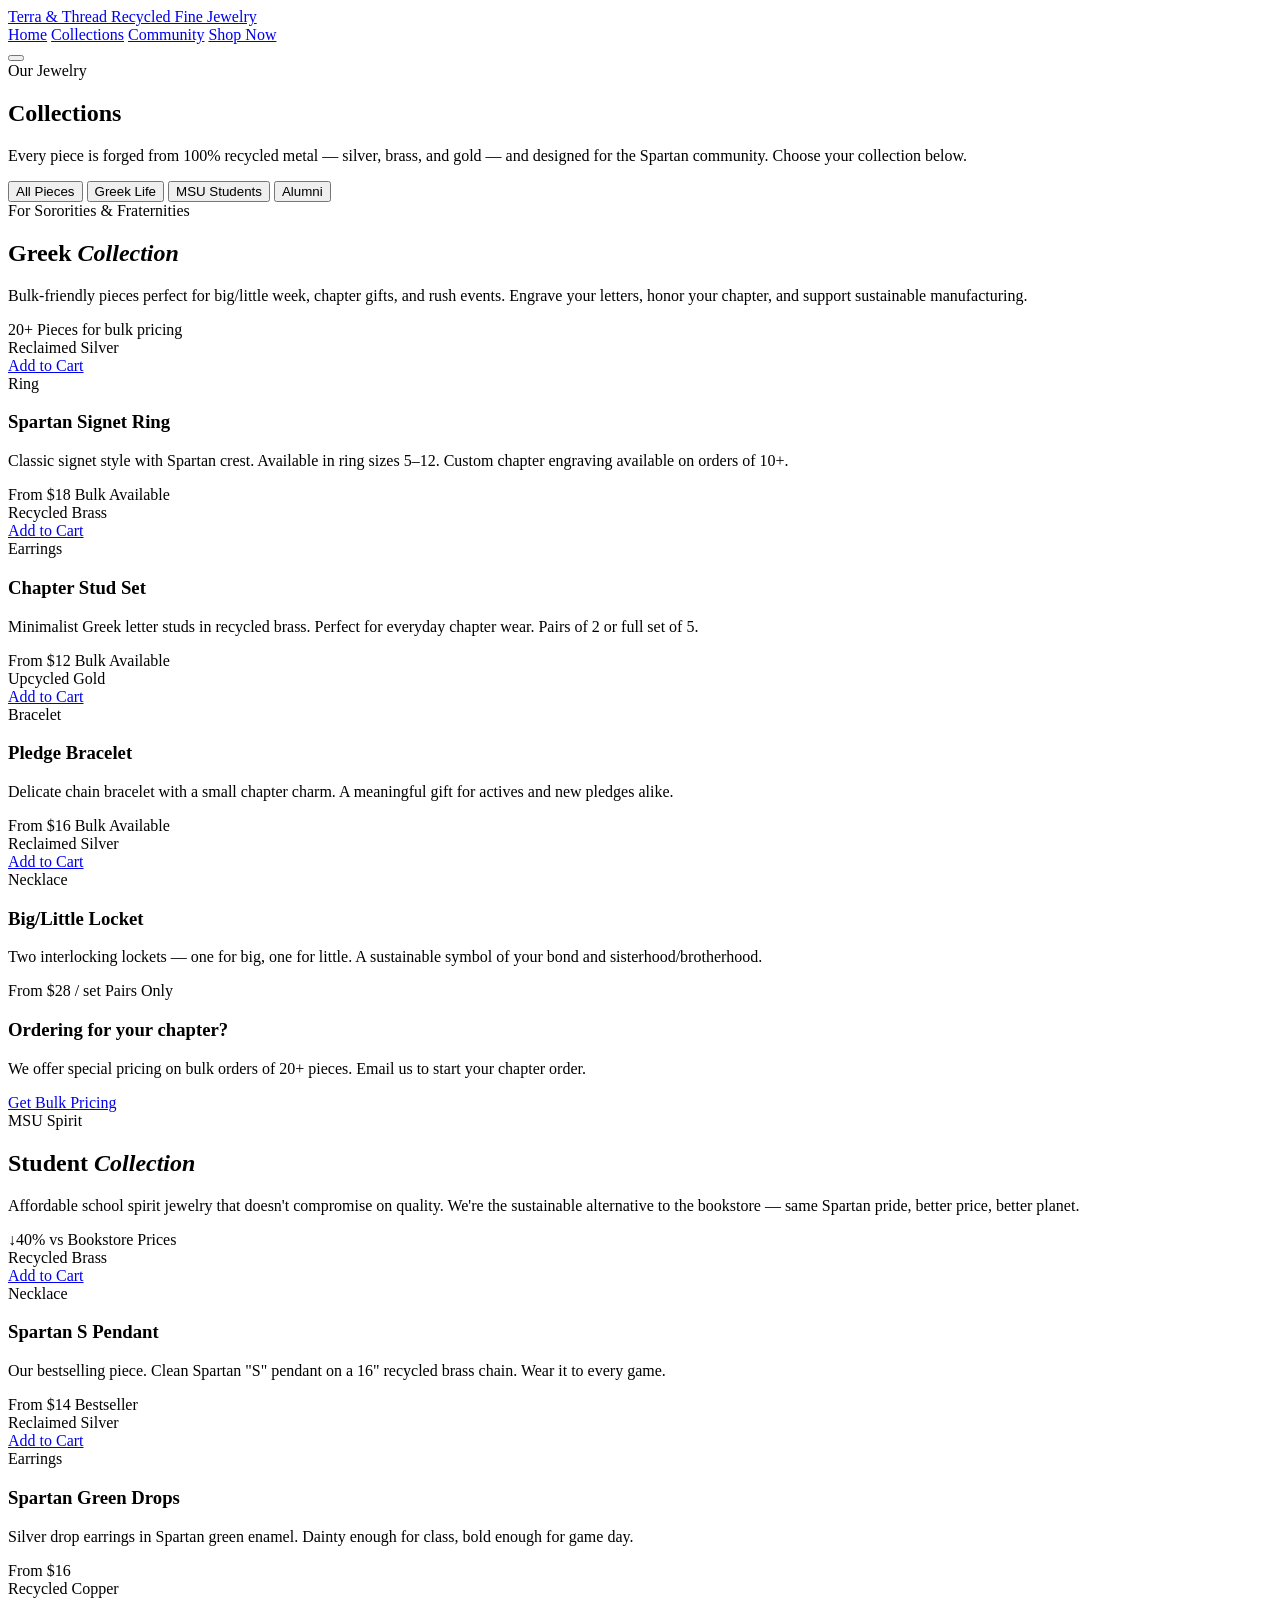
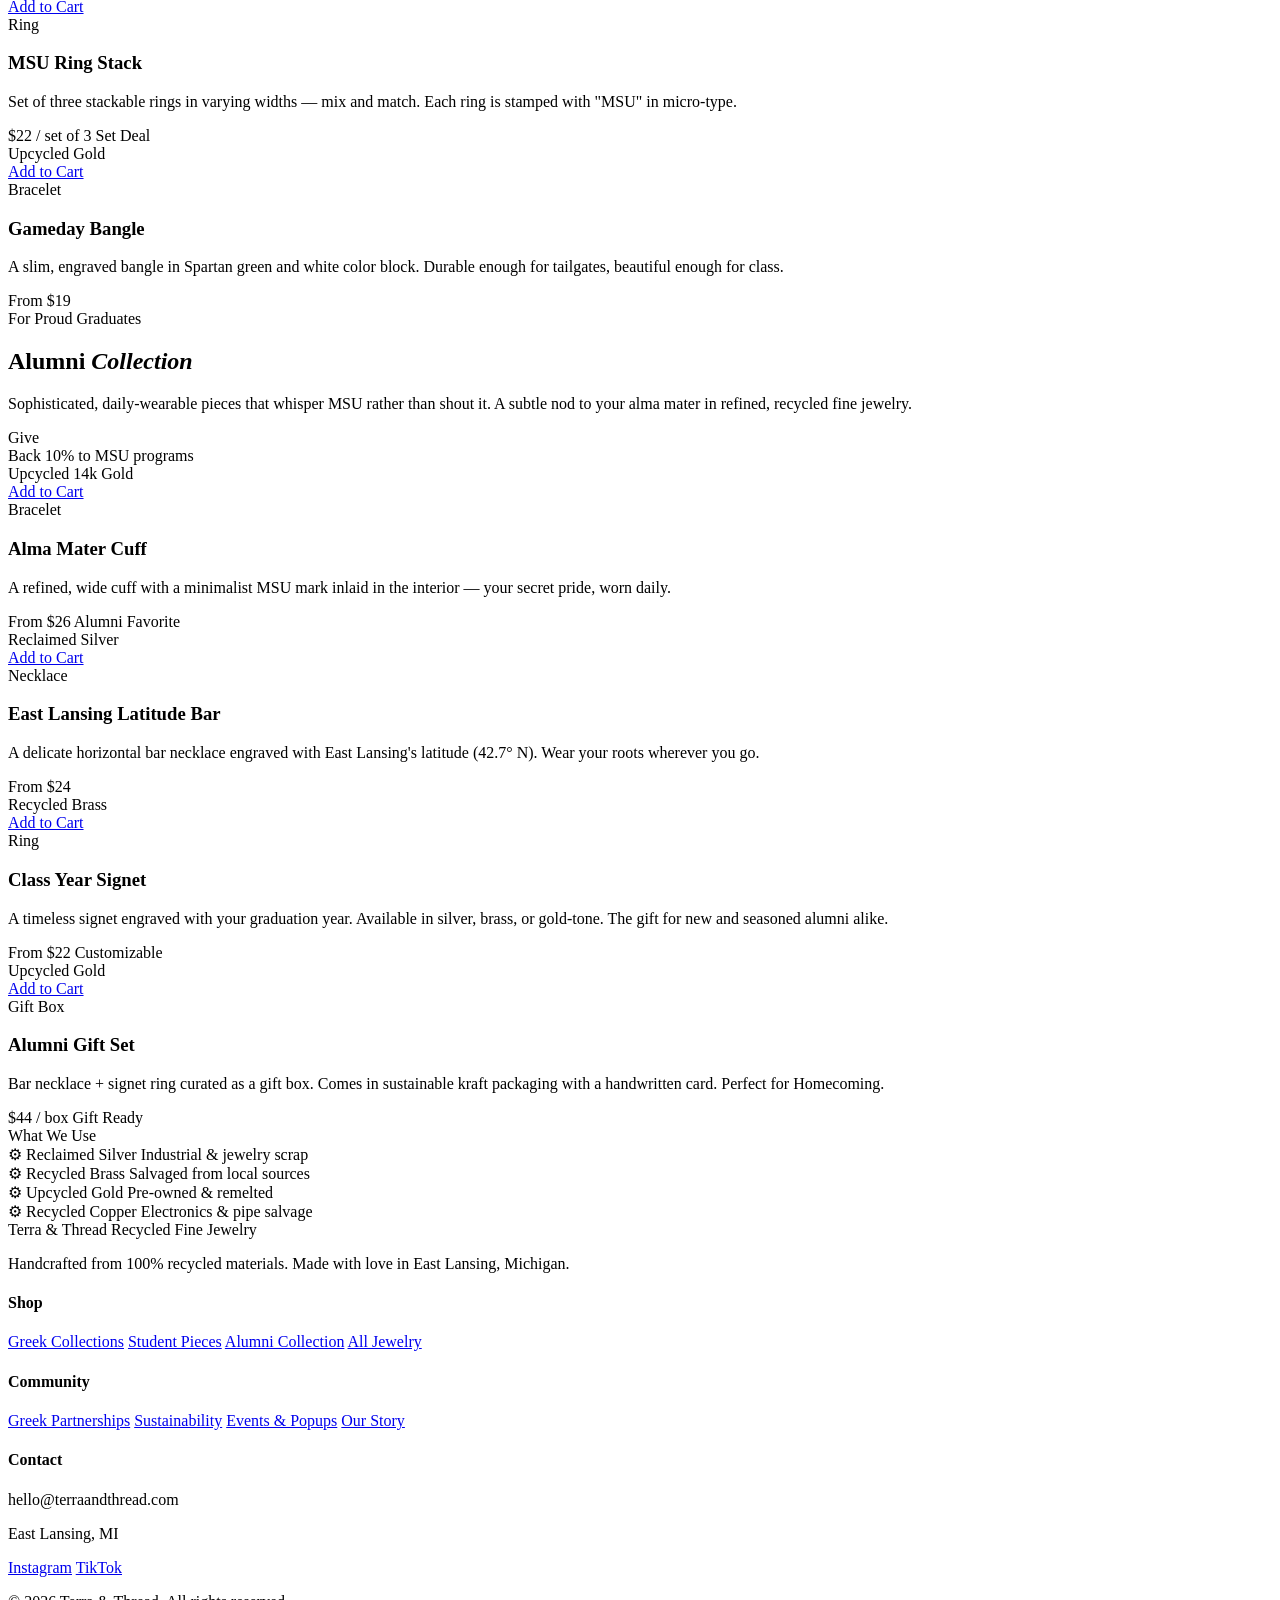
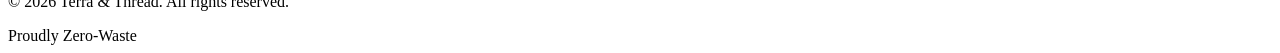
==== html/collections.html @ 60ad918b "edit 1.0" ====
<!DOCTYPE html>
<html lang="en">
<head>
  <meta charset="UTF-8" />
  <meta name="viewport" content="width=device-width, initial-scale=1.0" />
  <title>Collections — Terra &amp; Thread</title>
  <link rel="stylesheet" href="global.css" />
  <link rel="stylesheet" href="collections.css" />
</head>
<body>

  <!-- ══════════ HEADER ══════════ -->
  <header class="site-header">
    <div class="header-inner">
      <a href="index.html" class="site-logo">
        <span class="logo-main">Terra &amp; Thread</span>
        <span class="logo-sub">Recycled Fine Jewelry</span>
      </a>
      <nav class="site-nav" id="siteNav">
        <a href="index.html">Home</a>
        <a href="collections.html" class="active">Collections</a>
        <a href="community.html">Community</a>
        <a href="#shop" class="nav-cta">Shop Now</a>
      </nav>
      <button class="nav-toggle" id="navToggle" aria-label="Toggle navigation">
        <span></span><span></span><span></span>
      </button>
    </div>
  </header>

  <main>

    <!-- ══════════ PAGE HERO ══════════ -->
    <section class="page-hero">
      <div class="page-hero-content fade-up">
        <span class="section-label">Our Jewelry</span>
        <h1 class="section-title">Collections</h1>
        <div class="divider"></div>
        <p>Every piece is forged from 100% recycled metal — silver, brass, and gold — and designed for the Spartan community. Choose your collection below.</p>
      </div>
      <div class="page-hero-orbs">
        <div class="orb orb--1"></div>
        <div class="orb orb--2"></div>
        <div class="orb orb--3"></div>
      </div>
    </section>


    <!-- ══════════ FILTER TABS ══════════ -->
    <section class="filter-bar" id="shop">
      <div class="container">
        <div class="filter-tabs">
          <button class="filter-tab active" data-filter="all">All Pieces</button>
          <button class="filter-tab" data-filter="greek">Greek Life</button>
          <button class="filter-tab" data-filter="students">MSU Students</button>
          <button class="filter-tab" data-filter="alumni">Alumni</button>
        </div>
      </div>
    </section>


    <!-- ══════════ GREEK COLLECTION ══════════ -->
    <section class="collection-section" id="greek" data-cat="greek">
      <div class="container">
        <div class="coll-header">
          <div class="coll-header-text">
            <span class="section-label">For Sororities &amp; Fraternities</span>
            <h2 class="section-title">Greek <em>Collection</em></h2>
            <div class="divider"></div>
            <p>Bulk-friendly pieces perfect for big/little week, chapter gifts, and rush events. Engrave your letters, honor your chapter, and support sustainable manufacturing.</p>
          </div>
          <div class="coll-bulk-badge">
            <span class="bulk-num">20+</span>
            <span class="bulk-text">Pieces for bulk pricing</span>
          </div>
        </div>

        <div class="jewelry-grid" id="greek-grid">

          <article class="jewelry-card fade-up fade-up-1">
            <div class="jewelry-img jimg--1">
              <span class="material-tag">Reclaimed Silver</span>
              <div class="jewelry-overlay">
                <a href="#" class="btn btn-light">Add to Cart</a>
              </div>
            </div>
            <div class="jewelry-body">
              <span class="jewelry-cat">Ring</span>
              <h3 class="jewelry-name">Spartan Signet Ring</h3>
              <p class="jewelry-desc">Classic signet style with Spartan crest. Available in ring sizes 5–12. Custom chapter engraving available on orders of 10+.</p>
              <div class="jewelry-footer">
                <span class="jewelry-price">From $18</span>
                <span class="tag">Bulk Available</span>
              </div>
            </div>
          </article>

          <article class="jewelry-card fade-up fade-up-2">
            <div class="jewelry-img jimg--2">
              <span class="material-tag">Recycled Brass</span>
              <div class="jewelry-overlay">
                <a href="#" class="btn btn-light">Add to Cart</a>
              </div>
            </div>
            <div class="jewelry-body">
              <span class="jewelry-cat">Earrings</span>
              <h3 class="jewelry-name">Chapter Stud Set</h3>
              <p class="jewelry-desc">Minimalist Greek letter studs in recycled brass. Perfect for everyday chapter wear. Pairs of 2 or full set of 5.</p>
              <div class="jewelry-footer">
                <span class="jewelry-price">From $12</span>
                <span class="tag">Bulk Available</span>
              </div>
            </div>
          </article>

          <article class="jewelry-card fade-up fade-up-3">
            <div class="jewelry-img jimg--3">
              <span class="material-tag">Upcycled Gold</span>
              <div class="jewelry-overlay">
                <a href="#" class="btn btn-light">Add to Cart</a>
              </div>
            </div>
            <div class="jewelry-body">
              <span class="jewelry-cat">Bracelet</span>
              <h3 class="jewelry-name">Pledge Bracelet</h3>
              <p class="jewelry-desc">Delicate chain bracelet with a small chapter charm. A meaningful gift for actives and new pledges alike.</p>
              <div class="jewelry-footer">
                <span class="jewelry-price">From $16</span>
                <span class="tag">Bulk Available</span>
              </div>
            </div>
          </article>

          <article class="jewelry-card fade-up fade-up-4">
            <div class="jewelry-img jimg--4">
              <span class="material-tag">Reclaimed Silver</span>
              <div class="jewelry-overlay">
                <a href="#" class="btn btn-light">Add to Cart</a>
              </div>
            </div>
            <div class="jewelry-body">
              <span class="jewelry-cat">Necklace</span>
              <h3 class="jewelry-name">Big/Little Locket</h3>
              <p class="jewelry-desc">Two interlocking lockets — one for big, one for little. A sustainable symbol of your bond and sisterhood/brotherhood.</p>
              <div class="jewelry-footer">
                <span class="jewelry-price">From $28 / set</span>
                <span class="tag">Pairs Only</span>
              </div>
            </div>
          </article>

        </div>

        <div class="bulk-cta">
          <div class="bulk-cta-text">
            <h3>Ordering for your chapter?</h3>
            <p>We offer special pricing on bulk orders of 20+ pieces. Email us to start your chapter order.</p>
          </div>
          <a href="community.html#greek" class="btn btn-primary">Get Bulk Pricing</a>
        </div>
      </div>
    </section>


    <!-- ══════════ STUDENT COLLECTION ══════════ -->
    <section class="collection-section collection-section--alt" id="students" data-cat="students">
      <div class="container">
        <div class="coll-header">
          <div class="coll-header-text">
            <span class="section-label">MSU Spirit</span>
            <h2 class="section-title">Student <em>Collection</em></h2>
            <div class="divider"></div>
            <p>Affordable school spirit jewelry that doesn't compromise on quality. We're the sustainable alternative to the bookstore — same Spartan pride, better price, better planet.</p>
          </div>
          <div class="coll-bulk-badge" style="background:var(--clr-stone);">
            <span class="bulk-num" style="color:var(--clr-gold-lt);">↓40%</span>
            <span class="bulk-text">vs Bookstore Prices</span>
          </div>
        </div>

        <div class="jewelry-grid" id="students-grid">

          <article class="jewelry-card fade-up fade-up-1">
            <div class="jewelry-img jimg--5">
              <span class="material-tag">Recycled Brass</span>
              <div class="jewelry-overlay">
                <a href="#" class="btn btn-light">Add to Cart</a>
              </div>
            </div>
            <div class="jewelry-body">
              <span class="jewelry-cat">Necklace</span>
              <h3 class="jewelry-name">Spartan S Pendant</h3>
              <p class="jewelry-desc">Our bestselling piece. Clean Spartan "S" pendant on a 16" recycled brass chain. Wear it to every game.</p>
              <div class="jewelry-footer">
                <span class="jewelry-price">From $14</span>
                <span class="tag">Bestseller</span>
              </div>
            </div>
          </article>

          <article class="jewelry-card fade-up fade-up-2">
            <div class="jewelry-img jimg--6">
              <span class="material-tag">Reclaimed Silver</span>
              <div class="jewelry-overlay">
                <a href="#" class="btn btn-light">Add to Cart</a>
              </div>
            </div>
            <div class="jewelry-body">
              <span class="jewelry-cat">Earrings</span>
              <h3 class="jewelry-name">Spartan Green Drops</h3>
              <p class="jewelry-desc">Silver drop earrings in Spartan green enamel. Dainty enough for class, bold enough for game day.</p>
              <div class="jewelry-footer">
                <span class="jewelry-price">From $16</span>
              </div>
            </div>
          </article>

          <article class="jewelry-card fade-up fade-up-3">
            <div class="jewelry-img jimg--7">
              <span class="material-tag">Recycled Copper</span>
              <div class="jewelry-overlay">
                <a href="#" class="btn btn-light">Add to Cart</a>
              </div>
            </div>
            <div class="jewelry-body">
              <span class="jewelry-cat">Ring</span>
              <h3 class="jewelry-name">MSU Ring Stack</h3>
              <p class="jewelry-desc">Set of three stackable rings in varying widths — mix and match. Each ring is stamped with "MSU" in micro-type.</p>
              <div class="jewelry-footer">
                <span class="jewelry-price">$22 / set of 3</span>
                <span class="tag">Set Deal</span>
              </div>
            </div>
          </article>

          <article class="jewelry-card fade-up fade-up-4">
            <div class="jewelry-img jimg--8">
              <span class="material-tag">Upcycled Gold</span>
              <div class="jewelry-overlay">
                <a href="#" class="btn btn-light">Add to Cart</a>
              </div>
            </div>
            <div class="jewelry-body">
              <span class="jewelry-cat">Bracelet</span>
              <h3 class="jewelry-name">Gameday Bangle</h3>
              <p class="jewelry-desc">A slim, engraved bangle in Spartan green and white color block. Durable enough for tailgates, beautiful enough for class.</p>
              <div class="jewelry-footer">
                <span class="jewelry-price">From $19</span>
              </div>
            </div>
          </article>

        </div>
      </div>
    </section>


    <!-- ══════════ ALUMNI COLLECTION ══════════ -->
    <section class="collection-section" id="alumni" data-cat="alumni">
      <div class="container">
        <div class="coll-header">
          <div class="coll-header-text">
            <span class="section-label">For Proud Graduates</span>
            <h2 class="section-title">Alumni <em>Collection</em></h2>
            <div class="divider"></div>
            <p>Sophisticated, daily-wearable pieces that whisper MSU rather than shout it. A subtle nod to your alma mater in refined, recycled fine jewelry.</p>
          </div>
          <div class="coll-bulk-badge" style="background:var(--clr-moss);">
            <span class="bulk-num">Give<br>Back</span>
            <span class="bulk-text">10% to MSU programs</span>
          </div>
        </div>

        <div class="jewelry-grid" id="alumni-grid">

          <article class="jewelry-card fade-up fade-up-1">
            <div class="jewelry-img jimg--9">
              <span class="material-tag">Upcycled 14k Gold</span>
              <div class="jewelry-overlay">
                <a href="#" class="btn btn-light">Add to Cart</a>
              </div>
            </div>
            <div class="jewelry-body">
              <span class="jewelry-cat">Bracelet</span>
              <h3 class="jewelry-name">Alma Mater Cuff</h3>
              <p class="jewelry-desc">A refined, wide cuff with a minimalist MSU mark inlaid in the interior — your secret pride, worn daily.</p>
              <div class="jewelry-footer">
                <span class="jewelry-price">From $26</span>
                <span class="tag">Alumni Favorite</span>
              </div>
            </div>
          </article>

          <article class="jewelry-card fade-up fade-up-2">
            <div class="jewelry-img jimg--10">
              <span class="material-tag">Reclaimed Silver</span>
              <div class="jewelry-overlay">
                <a href="#" class="btn btn-light">Add to Cart</a>
              </div>
            </div>
            <div class="jewelry-body">
              <span class="jewelry-cat">Necklace</span>
              <h3 class="jewelry-name">East Lansing Latitude Bar</h3>
              <p class="jewelry-desc">A delicate horizontal bar necklace engraved with East Lansing's latitude (42.7° N). Wear your roots wherever you go.</p>
              <div class="jewelry-footer">
                <span class="jewelry-price">From $24</span>
              </div>
            </div>
          </article>

          <article class="jewelry-card fade-up fade-up-3">
            <div class="jewelry-img jimg--11">
              <span class="material-tag">Recycled Brass</span>
              <div class="jewelry-overlay">
                <a href="#" class="btn btn-light">Add to Cart</a>
              </div>
            </div>
            <div class="jewelry-body">
              <span class="jewelry-cat">Ring</span>
              <h3 class="jewelry-name">Class Year Signet</h3>
              <p class="jewelry-desc">A timeless signet engraved with your graduation year. Available in silver, brass, or gold-tone. The gift for new and seasoned alumni alike.</p>
              <div class="jewelry-footer">
                <span class="jewelry-price">From $22</span>
                <span class="tag">Customizable</span>
              </div>
            </div>
          </article>

          <article class="jewelry-card fade-up fade-up-4">
            <div class="jewelry-img jimg--12">
              <span class="material-tag">Upcycled Gold</span>
              <div class="jewelry-overlay">
                <a href="#" class="btn btn-light">Add to Cart</a>
              </div>
            </div>
            <div class="jewelry-body">
              <span class="jewelry-cat">Gift Box</span>
              <h3 class="jewelry-name">Alumni Gift Set</h3>
              <p class="jewelry-desc">Bar necklace + signet ring curated as a gift box. Comes in sustainable kraft packaging with a handwritten card. Perfect for Homecoming.</p>
              <div class="jewelry-footer">
                <span class="jewelry-price">$44 / box</span>
                <span class="tag">Gift Ready</span>
              </div>
            </div>
          </article>

        </div>
      </div>
    </section>


    <!-- ══════════ MATERIALS CALLOUT ══════════ -->
    <section class="materials-bar">
      <div class="container">
        <span class="section-label">What We Use</span>
        <div class="materials-row">
          <div class="mat-item">
            <span class="mat-icon">⚙</span>
            <span class="mat-name">Reclaimed Silver</span>
            <span class="mat-desc">Industrial & jewelry scrap</span>
          </div>
          <div class="mat-item">
            <span class="mat-icon">⚙</span>
            <span class="mat-name">Recycled Brass</span>
            <span class="mat-desc">Salvaged from local sources</span>
          </div>
          <div class="mat-item">
            <span class="mat-icon">⚙</span>
            <span class="mat-name">Upcycled Gold</span>
            <span class="mat-desc">Pre-owned & remelted</span>
          </div>
          <div class="mat-item">
            <span class="mat-icon">⚙</span>
            <span class="mat-name">Recycled Copper</span>
            <span class="mat-desc">Electronics & pipe salvage</span>
          </div>
        </div>
      </div>
    </section>

  </main>


  <!-- ══════════ FOOTER ══════════ -->
  <footer class="site-footer">
    <div class="footer-inner">
      <div class="footer-grid">
        <div class="footer-brand">
          <span class="logo-main">Terra &amp; Thread</span>
          <span class="logo-sub">Recycled Fine Jewelry</span>
          <p>Handcrafted from 100% recycled materials. Made with love in East Lansing, Michigan.</p>
        </div>
        <div class="footer-col">
          <h4>Shop</h4>
          <a href="collections.html#greek">Greek Collections</a>
          <a href="collections.html#students">Student Pieces</a>
          <a href="collections.html#alumni">Alumni Collection</a>
          <a href="collections.html">All Jewelry</a>
        </div>
        <div class="footer-col">
          <h4>Community</h4>
          <a href="community.html#greek">Greek Partnerships</a>
          <a href="community.html#sustainability">Sustainability</a>
          <a href="community.html#events">Events &amp; Popups</a>
          <a href="community.html">Our Story</a>
        </div>
        <div class="footer-col">
          <h4>Contact</h4>
          <p>hello@terraandthread.com</p>
          <p>East Lansing, MI</p>
          <a href="#">Instagram</a>
          <a href="#">TikTok</a>
        </div>
      </div>
      <div class="footer-bottom">
        <p>© 2026 Terra &amp; Thread. All rights reserved.</p>
        <span class="eco-badge">Proudly Zero-Waste</span>
      </div>
    </div>
  </footer>

  <script>
    // Nav toggle
    const toggle = document.getElementById('navToggle');
    const nav = document.getElementById('siteNav');
    toggle.addEventListener('click', () => nav.classList.toggle('open'));

    // Filter tabs
    const tabs = document.querySelectorAll('.filter-tab');
    const sections = document.querySelectorAll('.collection-section');

    tabs.forEach(tab => {
      tab.addEventListener('click', () => {
        tabs.forEach(t => t.classList.remove('active'));
        tab.classList.add('active');
        const filter = tab.dataset.filter;
        sections.forEach(sec => {
          if (filter === 'all' || sec.dataset.cat === filter) {
            sec.style.display = '';
          } else {
            sec.style.display = 'none';
          }
        });
      });
    });
  </script>
</body>
</html>
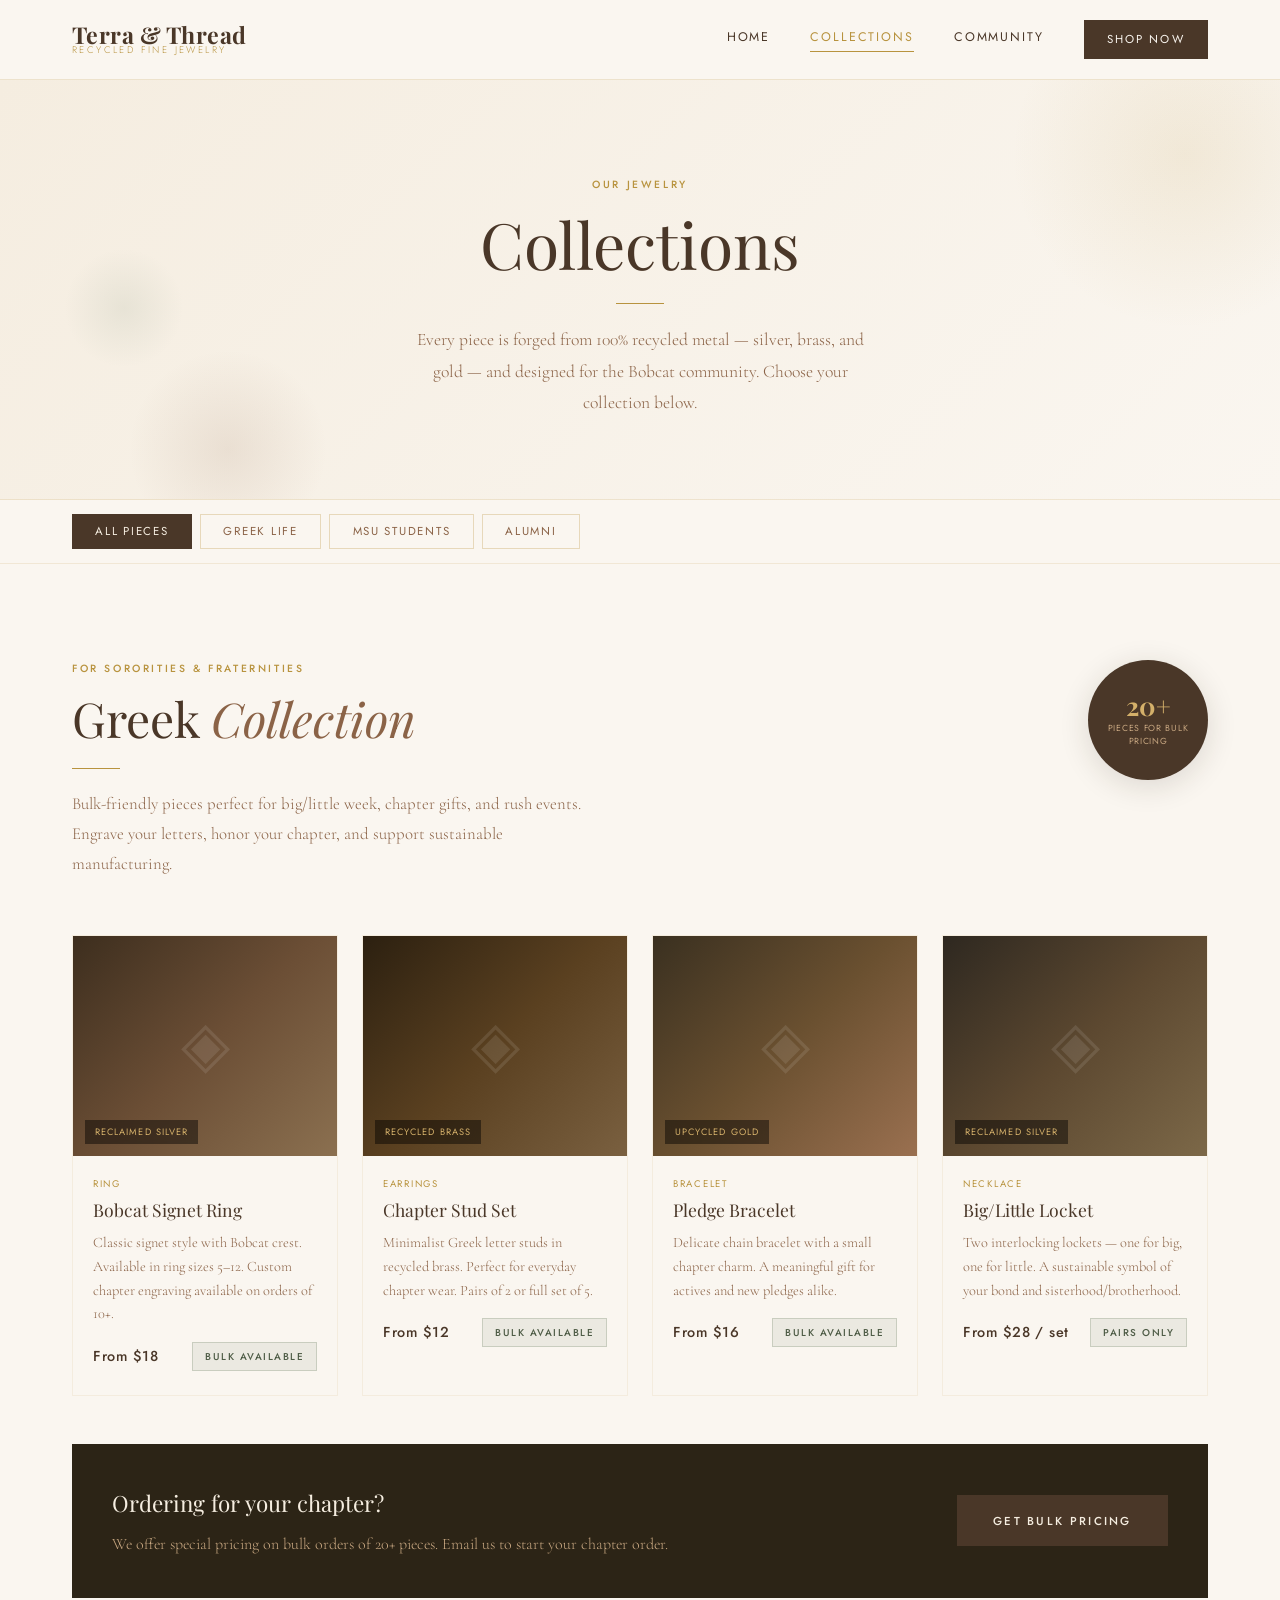
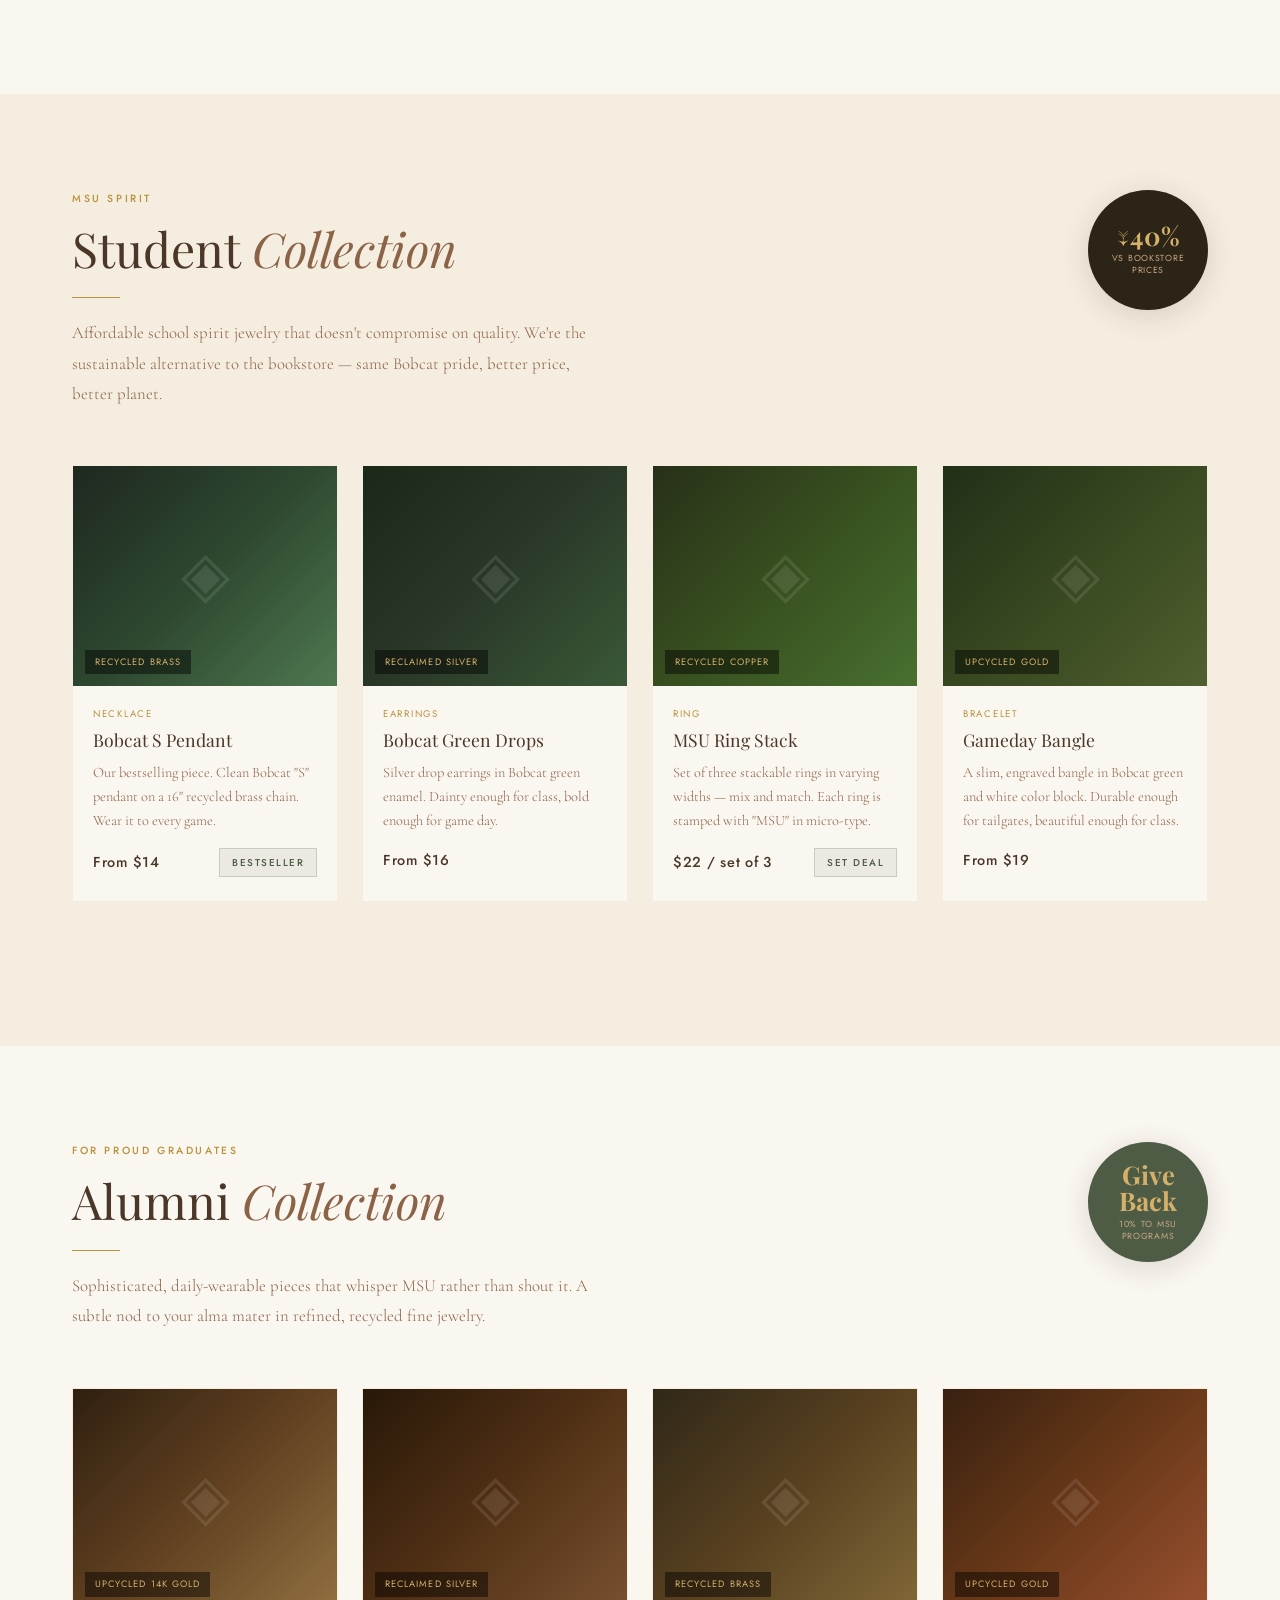
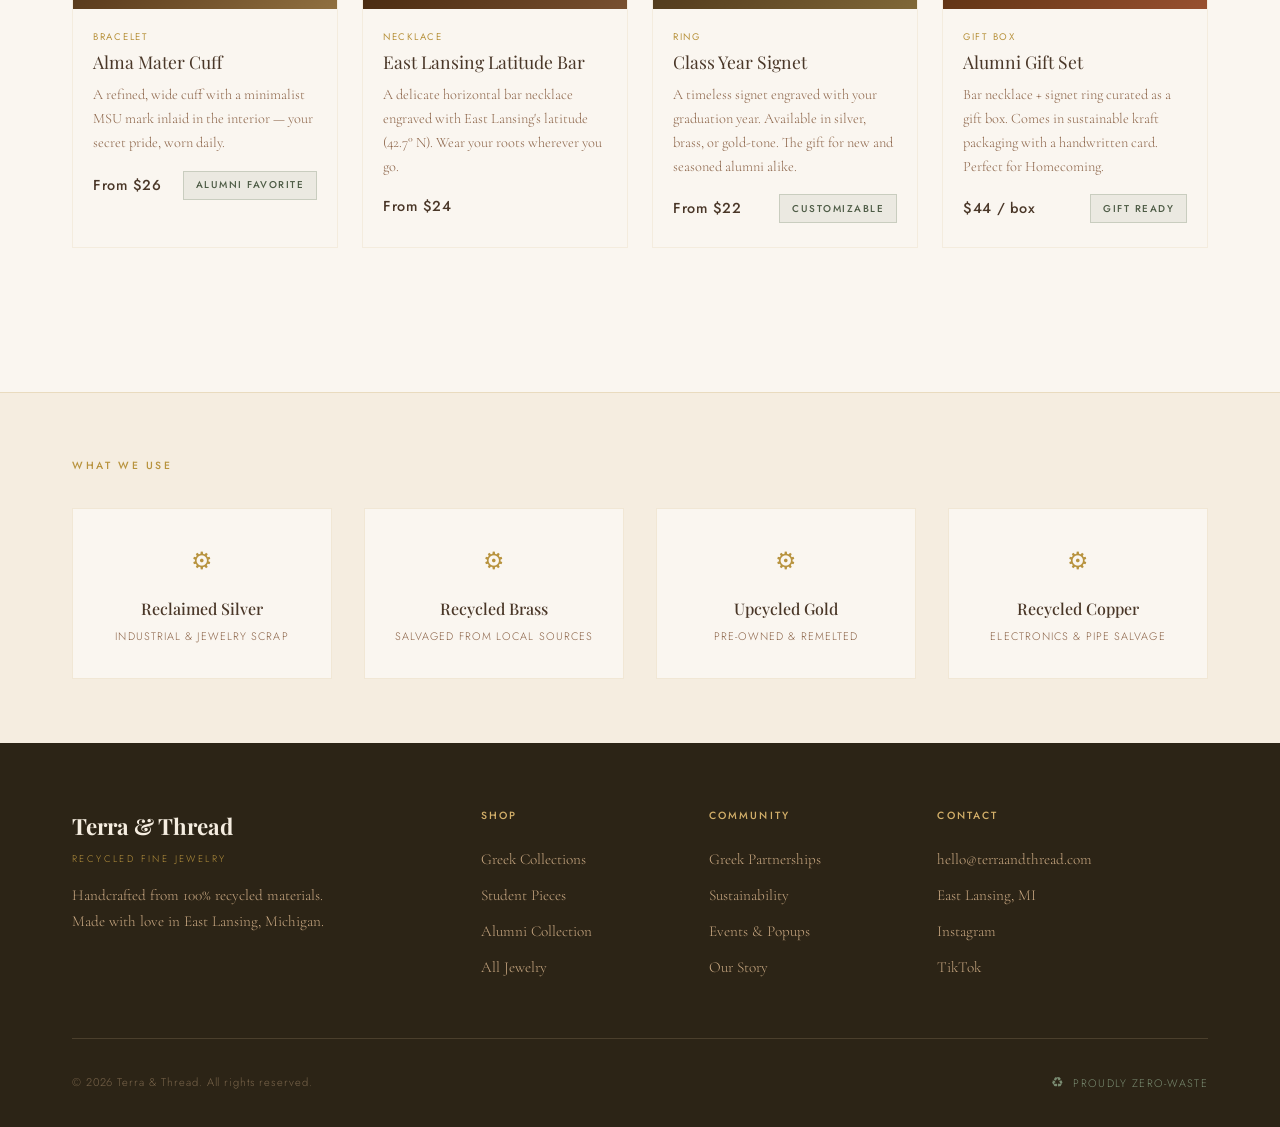
==== commit 3d1ba5b4: "fixing links Co-authored-by: Copilot <copilot@github.com>" ====
--- a/html/collections.html
+++ b/html/collections.html
@@ -4,8 +4,9 @@
   <meta charset="UTF-8" />
   <meta name="viewport" content="width=device-width, initial-scale=1.0" />
   <title>Collections — Terra &amp; Thread</title>
-  <link rel="stylesheet" href="global.css" />
-  <link rel="stylesheet" href="collections.css" />
+  <link rel="stylesheet" href="../css/reset.css" />
+  <link rel="stylesheet" href="../css/global.css" />
+  <link rel="stylesheet" href="../css/page1.css" />
 </head>
 <body>
 
@@ -17,7 +18,7 @@
         <span class="logo-sub">Recycled Fine Jewelry</span>
       </a>
       <nav class="site-nav" id="siteNav">
-        <a href="index.html">Home</a>
+        <a href="../index.html">Home</a>
         <a href="collections.html" class="active">Collections</a>
         <a href="community.html">Community</a>
         <a href="#shop" class="nav-cta">Shop Now</a>
@@ -36,7 +37,7 @@
         <span class="section-label">Our Jewelry</span>
         <h1 class="section-title">Collections</h1>
         <div class="divider"></div>
-        <p>Every piece is forged from 100% recycled metal — silver, brass, and gold — and designed for the Spartan community. Choose your collection below.</p>
+        <p>Every piece is forged from 100% recycled metal — silver, brass, and gold — and designed for the Bobcat community. Choose your collection below.</p>
       </div>
       <div class="page-hero-orbs">
         <div class="orb orb--1"></div>
@@ -86,8 +87,8 @@
             </div>
             <div class="jewelry-body">
               <span class="jewelry-cat">Ring</span>
-              <h3 class="jewelry-name">Spartan Signet Ring</h3>
-              <p class="jewelry-desc">Classic signet style with Spartan crest. Available in ring sizes 5–12. Custom chapter engraving available on orders of 10+.</p>
+              <h3 class="jewelry-name">Bobcat Signet Ring</h3>
+              <p class="jewelry-desc">Classic signet style with Bobcat crest. Available in ring sizes 5–12. Custom chapter engraving available on orders of 10+.</p>
               <div class="jewelry-footer">
                 <span class="jewelry-price">From $18</span>
                 <span class="tag">Bulk Available</span>
@@ -170,7 +171,7 @@
             <span class="section-label">MSU Spirit</span>
             <h2 class="section-title">Student <em>Collection</em></h2>
             <div class="divider"></div>
-            <p>Affordable school spirit jewelry that doesn't compromise on quality. We're the sustainable alternative to the bookstore — same Spartan pride, better price, better planet.</p>
+            <p>Affordable school spirit jewelry that doesn't compromise on quality. We're the sustainable alternative to the bookstore — same Bobcat pride, better price, better planet.</p>
           </div>
           <div class="coll-bulk-badge" style="background:var(--clr-stone);">
             <span class="bulk-num" style="color:var(--clr-gold-lt);">↓40%</span>
@@ -189,8 +190,8 @@
             </div>
             <div class="jewelry-body">
               <span class="jewelry-cat">Necklace</span>
-              <h3 class="jewelry-name">Spartan S Pendant</h3>
-              <p class="jewelry-desc">Our bestselling piece. Clean Spartan "S" pendant on a 16" recycled brass chain. Wear it to every game.</p>
+              <h3 class="jewelry-name">Bobcat S Pendant</h3>
+              <p class="jewelry-desc">Our bestselling piece. Clean Bobcat "S" pendant on a 16" recycled brass chain. Wear it to every game.</p>
               <div class="jewelry-footer">
                 <span class="jewelry-price">From $14</span>
                 <span class="tag">Bestseller</span>
@@ -207,8 +208,8 @@
             </div>
             <div class="jewelry-body">
               <span class="jewelry-cat">Earrings</span>
-              <h3 class="jewelry-name">Spartan Green Drops</h3>
-              <p class="jewelry-desc">Silver drop earrings in Spartan green enamel. Dainty enough for class, bold enough for game day.</p>
+              <h3 class="jewelry-name">Bobcat Green Drops</h3>
+              <p class="jewelry-desc">Silver drop earrings in Bobcat green enamel. Dainty enough for class, bold enough for game day.</p>
               <div class="jewelry-footer">
                 <span class="jewelry-price">From $16</span>
               </div>
@@ -243,7 +244,7 @@
             <div class="jewelry-body">
               <span class="jewelry-cat">Bracelet</span>
               <h3 class="jewelry-name">Gameday Bangle</h3>
-              <p class="jewelry-desc">A slim, engraved bangle in Spartan green and white color block. Durable enough for tailgates, beautiful enough for class.</p>
+              <p class="jewelry-desc">A slim, engraved bangle in Bobcat green and white color block. Durable enough for tailgates, beautiful enough for class.</p>
               <div class="jewelry-footer">
                 <span class="jewelry-price">From $19</span>
               </div>
--- a/css/global.css
+++ b/css/global.css
@@ -0,0 +1,465 @@
+/* ============================================
+   GLOBAL.CSS — Terra & Thread Jewelry
+   Organic-luxury aesthetic: earthy, refined,
+   sustainable. Applies across all 3 pages.
+   ============================================ */
+
+@import url('https://fonts.googleapis.com/css2?family=Playfair+Display:ital,wght@0,400;0,500;0,700;1,400;1,500&family=Cormorant+Garamond:ital,wght@0,300;0,400;0,600;1,300;1,400&family=Jost:wght@300;400;500&display=swap');
+
+/* ── CSS Variables ── */
+:root {
+  --clr-stone:     #2c2416;
+  --clr-bark:      #4a3728;
+  --clr-clay:      #8b6347;
+  --clr-sand:      #c9a882;
+  --clr-cream:     #f5ede0;
+  --clr-linen:     #faf6f0;
+  --clr-sage:      #7a8c72;
+  --clr-moss:      #4e5c46;
+  --clr-gold:      #b8933e;
+  --clr-gold-lt:   #d4b06a;
+
+  --font-display:  'Playfair Display', Georgia, serif;
+  --font-body:     'Cormorant Garamond', Georgia, serif;
+  --font-ui:       'Jost', sans-serif;
+
+  --max-w:         1200px;
+  --header-h:      80px;
+  --transition:    0.35s cubic-bezier(0.4, 0, 0.2, 1);
+  --radius:        2px;
+  --shadow-sm:     0 2px 12px rgba(44,36,22,0.08);
+  --shadow-md:     0 6px 30px rgba(44,36,22,0.14);
+  --shadow-lg:     0 16px 60px rgba(44,36,22,0.18);
+}
+
+/* ── Reset ── */
+*, *::before, *::after { box-sizing: border-box; margin: 0; padding: 0; }
+
+html {
+  scroll-behavior: smooth;
+  font-size: 16px;
+}
+
+body {
+  background-color: var(--clr-linen);
+  color: var(--clr-stone);
+  font-family: var(--font-body);
+  font-weight: 300;
+  font-size: 1.1rem;
+  line-height: 1.75;
+  min-height: 100vh;
+  display: flex;
+  flex-direction: column;
+  overflow-x: hidden;
+}
+
+img { display: block; max-width: 100%; height: auto; }
+a  { color: inherit; text-decoration: none; }
+ul { list-style: none; }
+
+/* ── Scrollbar ── */
+::-webkit-scrollbar { width: 6px; }
+::-webkit-scrollbar-track { background: var(--clr-cream); }
+::-webkit-scrollbar-thumb { background: var(--clr-sand); border-radius: 3px; }
+
+/* ── Selection ── */
+::selection { background: var(--clr-sand); color: var(--clr-stone); }
+
+
+/* =============================================
+   SITE HEADER
+   ============================================= */
+
+.site-header {
+  position: sticky;
+  top: 0;
+  z-index: 100;
+  height: var(--header-h);
+  background: rgba(250, 246, 240, 0.92);
+  backdrop-filter: blur(12px);
+  -webkit-backdrop-filter: blur(12px);
+  border-bottom: 1px solid rgba(184, 147, 62, 0.2);
+  display: flex;
+  align-items: center;
+}
+
+.header-inner {
+  width: 100%;
+  max-width: var(--max-w);
+  margin: 0 auto;
+  padding: 0 2rem;
+  display: flex;
+  align-items: center;
+  justify-content: space-between;
+}
+
+/* Logo */
+.site-logo {
+  display: flex;
+  flex-direction: column;
+  line-height: 1;
+}
+
+.site-logo .logo-main {
+  font-family: var(--font-display);
+  font-size: 1.45rem;
+  font-weight: 700;
+  letter-spacing: 0.02em;
+  color: var(--clr-bark);
+}
+
+.site-logo .logo-sub {
+  font-family: var(--font-ui);
+  font-size: 0.6rem;
+  font-weight: 300;
+  letter-spacing: 0.25em;
+  text-transform: uppercase;
+  color: var(--clr-gold);
+}
+
+/* Nav */
+.site-nav {
+  display: flex;
+  align-items: center;
+  gap: 2.5rem;
+}
+
+.site-nav a {
+  font-family: var(--font-ui);
+  font-size: 0.78rem;
+  font-weight: 400;
+  letter-spacing: 0.15em;
+  text-transform: uppercase;
+  color: var(--clr-bark);
+  position: relative;
+  padding-bottom: 3px;
+  transition: color var(--transition);
+}
+
+.site-nav a::after {
+  content: '';
+  position: absolute;
+  bottom: 0; left: 0;
+  width: 0; height: 1px;
+  background: var(--clr-gold);
+  transition: width var(--transition);
+}
+
+.site-nav a:hover,
+.site-nav a.active {
+  color: var(--clr-gold);
+}
+
+.site-nav a:hover::after,
+.site-nav a.active::after {
+  width: 100%;
+}
+
+/* CTA Button in nav */
+.nav-cta {
+  font-family: var(--font-ui) !important;
+  font-size: 0.72rem !important;
+  letter-spacing: 0.18em !important;
+  text-transform: uppercase !important;
+  color: var(--clr-linen) !important;
+  background: var(--clr-bark);
+  padding: 0.55rem 1.4rem !important;
+  border: 1px solid var(--clr-bark);
+  transition: background var(--transition), color var(--transition) !important;
+}
+
+.nav-cta::after { display: none !important; }
+
+.nav-cta:hover {
+  background: var(--clr-gold) !important;
+  border-color: var(--clr-gold) !important;
+  color: var(--clr-linen) !important;
+}
+
+/* Hamburger (mobile) */
+.nav-toggle {
+  display: none;
+  flex-direction: column;
+  gap: 5px;
+  cursor: pointer;
+  background: none;
+  border: none;
+  padding: 4px;
+}
+.nav-toggle span {
+  display: block;
+  width: 24px; height: 1.5px;
+  background: var(--clr-bark);
+  transition: transform var(--transition);
+}
+
+
+/* =============================================
+   SITE FOOTER
+   ============================================= */
+
+.site-footer {
+  margin-top: auto;
+  background: var(--clr-stone);
+  color: var(--clr-sand);
+  padding: 4rem 0 2rem;
+}
+
+.footer-inner {
+  max-width: var(--max-w);
+  margin: 0 auto;
+  padding: 0 2rem;
+}
+
+.footer-grid {
+  display: grid;
+  grid-template-columns: 2fr 1fr 1fr 1.5fr;
+  gap: 3rem;
+  padding-bottom: 3rem;
+  border-bottom: 1px solid rgba(201,168,130,0.2);
+  margin-bottom: 2rem;
+}
+
+.footer-brand .logo-main {
+  font-family: var(--font-display);
+  font-size: 1.4rem;
+  font-weight: 700;
+  color: var(--clr-cream);
+  display: block;
+  margin-bottom: 0.25rem;
+}
+
+.footer-brand .logo-sub {
+  font-family: var(--font-ui);
+  font-size: 0.6rem;
+  letter-spacing: 0.25em;
+  text-transform: uppercase;
+  color: var(--clr-gold);
+  display: block;
+  margin-bottom: 1rem;
+}
+
+.footer-brand p {
+  font-family: var(--font-body);
+  font-size: 0.95rem;
+  line-height: 1.7;
+  color: var(--clr-sand);
+  max-width: 260px;
+}
+
+.footer-col h4 {
+  font-family: var(--font-ui);
+  font-size: 0.65rem;
+  font-weight: 500;
+  letter-spacing: 0.2em;
+  text-transform: uppercase;
+  color: var(--clr-gold-lt);
+  margin-bottom: 1.25rem;
+}
+
+.footer-col a,
+.footer-col p {
+  display: block;
+  font-family: var(--font-body);
+  font-size: 0.95rem;
+  color: var(--clr-sand);
+  margin-bottom: 0.6rem;
+  transition: color var(--transition);
+}
+
+.footer-col a:hover { color: var(--clr-gold-lt); }
+
+.footer-bottom {
+  display: flex;
+  align-items: center;
+  justify-content: space-between;
+  flex-wrap: wrap;
+  gap: 1rem;
+}
+
+.footer-bottom p {
+  font-family: var(--font-ui);
+  font-size: 0.7rem;
+  letter-spacing: 0.08em;
+  color: rgba(201,168,130,0.5);
+}
+
+.footer-bottom .eco-badge {
+  display: flex;
+  align-items: center;
+  gap: 0.5rem;
+  font-family: var(--font-ui);
+  font-size: 0.68rem;
+  letter-spacing: 0.12em;
+  text-transform: uppercase;
+  color: var(--clr-sage);
+}
+
+.footer-bottom .eco-badge::before {
+  content: '♻';
+  font-size: 0.85rem;
+}
+
+
+/* =============================================
+   SHARED UTILITIES
+   ============================================= */
+
+.container {
+  max-width: var(--max-w);
+  margin: 0 auto;
+  padding: 0 2rem;
+}
+
+/* Buttons */
+.btn {
+  display: inline-block;
+  font-family: var(--font-ui);
+  font-size: 0.72rem;
+  font-weight: 500;
+  letter-spacing: 0.2em;
+  text-transform: uppercase;
+  padding: 0.9rem 2.2rem;
+  border: 1px solid transparent;
+  cursor: pointer;
+  transition: all var(--transition);
+  text-align: center;
+}
+
+.btn-primary {
+  background: var(--clr-bark);
+  color: var(--clr-cream);
+  border-color: var(--clr-bark);
+}
+.btn-primary:hover {
+  background: var(--clr-gold);
+  border-color: var(--clr-gold);
+}
+
+.btn-outline {
+  background: transparent;
+  color: var(--clr-bark);
+  border-color: var(--clr-clay);
+}
+.btn-outline:hover {
+  background: var(--clr-bark);
+  color: var(--clr-cream);
+  border-color: var(--clr-bark);
+}
+
+.btn-light {
+  background: var(--clr-cream);
+  color: var(--clr-bark);
+  border-color: var(--clr-cream);
+}
+.btn-light:hover {
+  background: var(--clr-gold);
+  color: var(--clr-cream);
+  border-color: var(--clr-gold);
+}
+
+/* Section labels */
+.section-label {
+  font-family: var(--font-ui);
+  font-size: 0.65rem;
+  font-weight: 500;
+  letter-spacing: 0.25em;
+  text-transform: uppercase;
+  color: var(--clr-gold);
+  display: block;
+  margin-bottom: 0.75rem;
+}
+
+/* Section headings */
+.section-title {
+  font-family: var(--font-display);
+  font-size: clamp(2rem, 4vw, 3rem);
+  font-weight: 400;
+  line-height: 1.2;
+  color: var(--clr-bark);
+}
+
+.section-title em {
+  font-style: italic;
+  color: var(--clr-clay);
+}
+
+/* Divider */
+.divider {
+  width: 48px; height: 1px;
+  background: var(--clr-gold);
+  margin: 1.25rem 0;
+}
+
+/* Tag / badge */
+.tag {
+  display: inline-block;
+  font-family: var(--font-ui);
+  font-size: 0.62rem;
+  font-weight: 500;
+  letter-spacing: 0.15em;
+  text-transform: uppercase;
+  padding: 0.3rem 0.75rem;
+  background: rgba(122,140,114,0.12);
+  color: var(--clr-moss);
+  border: 1px solid rgba(122,140,114,0.3);
+}
+
+/* =============================================
+   FADE-IN ANIMATION (shared)
+   ============================================= */
+
+@keyframes fadeUp {
+  from { opacity: 0; transform: translateY(24px); }
+  to   { opacity: 1; transform: translateY(0); }
+}
+
+.fade-up {
+  animation: fadeUp 0.8s var(--transition) both;
+}
+.fade-up-1 { animation-delay: 0.1s; }
+.fade-up-2 { animation-delay: 0.25s; }
+.fade-up-3 { animation-delay: 0.4s; }
+.fade-up-4 { animation-delay: 0.55s; }
+
+
+/* =============================================
+   RESPONSIVE — HEADER / FOOTER
+   ============================================= */
+
+@media (max-width: 900px) {
+  .footer-grid {
+    grid-template-columns: 1fr 1fr;
+    gap: 2rem;
+  }
+}
+
+@media (max-width: 640px) {
+  .site-nav {
+    display: none;
+    position: fixed;
+    top: var(--header-h);
+    left: 0; right: 0;
+    background: var(--clr-linen);
+    flex-direction: column;
+    align-items: flex-start;
+    padding: 2rem;
+    gap: 1.5rem;
+    border-bottom: 1px solid rgba(184,147,62,0.2);
+    box-shadow: var(--shadow-md);
+  }
+
+  .site-nav.open { display: flex; }
+
+  .nav-toggle { display: flex; }
+
+  .footer-grid {
+    grid-template-columns: 1fr;
+    gap: 2rem;
+  }
+
+  .footer-bottom {
+    flex-direction: column;
+    text-align: center;
+  }
+}
--- a/css/page1.css
+++ b/css/page1.css
@@ -0,0 +1,418 @@
+/* ============================================
+   COLLECTIONS.CSS — Collections page styles
+   ============================================ */
+
+
+/* ── PAGE HERO ── */
+
+.page-hero {
+  position: relative;
+  background: linear-gradient(135deg, var(--clr-cream) 0%, var(--clr-linen) 100%);
+  padding: 6rem 2rem 5rem;
+  text-align: center;
+  overflow: hidden;
+  border-bottom: 1px solid rgba(184,147,62,0.15);
+}
+
+.page-hero-content {
+  position: relative;
+  z-index: 2;
+  max-width: 600px;
+  margin: 0 auto;
+}
+
+.page-hero-content .section-title {
+  font-size: clamp(2.5rem, 5vw, 4rem);
+}
+
+.page-hero-content p {
+  font-family: var(--font-body);
+  font-size: 1.1rem;
+  line-height: 1.8;
+  color: var(--clr-clay);
+  max-width: 480px;
+  margin: 1rem auto 0;
+}
+
+.page-hero-content .divider { margin: 1.25rem auto; }
+
+/* Floating orbs background */
+.page-hero-orbs { position: absolute; inset: 0; pointer-events: none; }
+
+.orb {
+  position: absolute;
+  border-radius: 50%;
+  opacity: 0.12;
+}
+
+.orb--1 {
+  width: 350px; height: 350px;
+  background: radial-gradient(circle, var(--clr-gold) 0%, transparent 70%);
+  top: -100px; right: -80px;
+  animation: orbFloat 12s ease-in-out infinite;
+}
+
+.orb--2 {
+  width: 200px; height: 200px;
+  background: radial-gradient(circle, var(--clr-clay) 0%, transparent 70%);
+  bottom: -50px; left: 10%;
+  animation: orbFloat 16s ease-in-out infinite reverse;
+}
+
+.orb--3 {
+  width: 120px; height: 120px;
+  background: radial-gradient(circle, var(--clr-sage) 0%, transparent 70%);
+  top: 40%; left: 5%;
+  animation: orbFloat 10s ease-in-out infinite;
+}
+
+@keyframes orbFloat {
+  0%, 100% { transform: translateY(0) scale(1); }
+  50%       { transform: translateY(-20px) scale(1.05); }
+}
+
+
+/* ── FILTER BAR ── */
+
+.filter-bar {
+  position: sticky;
+  top: var(--header-h);
+  z-index: 50;
+  background: rgba(250,246,240,0.95);
+  backdrop-filter: blur(10px);
+  border-bottom: 1px solid rgba(184,147,62,0.15);
+  padding: 0.85rem 0;
+}
+
+.filter-tabs {
+  display: flex;
+  gap: 0.5rem;
+  flex-wrap: wrap;
+}
+
+.filter-tab {
+  font-family: var(--font-ui);
+  font-size: 0.72rem;
+  font-weight: 400;
+  letter-spacing: 0.15em;
+  text-transform: uppercase;
+  padding: 0.55rem 1.4rem;
+  border: 1px solid rgba(184,147,62,0.3);
+  background: transparent;
+  color: var(--clr-clay);
+  cursor: pointer;
+  transition: all var(--transition);
+}
+
+.filter-tab:hover {
+  background: var(--clr-cream);
+  color: var(--clr-bark);
+}
+
+.filter-tab.active {
+  background: var(--clr-bark);
+  color: var(--clr-cream);
+  border-color: var(--clr-bark);
+}
+
+
+/* ── COLLECTION SECTION ── */
+
+.collection-section {
+  padding: 6rem 0;
+  background: var(--clr-linen);
+}
+
+.collection-section--alt {
+  background: var(--clr-cream);
+}
+
+.coll-header {
+  display: flex;
+  align-items: flex-start;
+  justify-content: space-between;
+  gap: 2rem;
+  margin-bottom: 3.5rem;
+  flex-wrap: wrap;
+}
+
+.coll-header-text p {
+  font-family: var(--font-body);
+  font-size: 1.05rem;
+  line-height: 1.8;
+  color: var(--clr-clay);
+  max-width: 520px;
+  margin-top: 1rem;
+}
+
+/* Badge on right side of header */
+.coll-bulk-badge {
+  flex-shrink: 0;
+  width: 120px; height: 120px;
+  border-radius: 50%;
+  background: var(--clr-bark);
+  display: flex;
+  flex-direction: column;
+  align-items: center;
+  justify-content: center;
+  text-align: center;
+  box-shadow: var(--shadow-md);
+  padding: 1rem;
+}
+
+.bulk-num {
+  font-family: var(--font-display);
+  font-size: 1.6rem;
+  font-weight: 700;
+  color: var(--clr-gold-lt);
+  line-height: 1;
+}
+
+.bulk-text {
+  font-family: var(--font-ui);
+  font-size: 0.55rem;
+  font-weight: 400;
+  letter-spacing: 0.08em;
+  text-transform: uppercase;
+  color: var(--clr-sand);
+  margin-top: 4px;
+  line-height: 1.4;
+}
+
+
+/* ── JEWELRY GRID ── */
+
+.jewelry-grid {
+  display: grid;
+  grid-template-columns: repeat(4, 1fr);
+  gap: 1.5rem;
+  margin-bottom: 3rem;
+}
+
+.jewelry-card {
+  background: var(--clr-linen);
+  border: 1px solid rgba(184,147,62,0.1);
+  overflow: hidden;
+  transition: transform var(--transition), box-shadow var(--transition);
+}
+
+.collection-section--alt .jewelry-card {
+  background: var(--clr-linen);
+}
+
+.jewelry-card:hover {
+  transform: translateY(-6px);
+  box-shadow: var(--shadow-md);
+}
+
+/* Image placeholder with gradient art */
+.jewelry-img {
+  height: 220px;
+  position: relative;
+  overflow: hidden;
+}
+
+.jewelry-img::before {
+  content: '';
+  position: absolute;
+  inset: 0;
+  z-index: 1;
+}
+
+.jimg--1  { background: linear-gradient(135deg, #3d2e1e 0%, #6b4e35 50%, #8b7050 100%); }
+.jimg--2  { background: linear-gradient(135deg, #2c2010 0%, #5a4020 50%, #7a6040 100%); }
+.jimg--3  { background: linear-gradient(135deg, #3a3020 0%, #6a5030 50%, #9a7050 100%); }
+.jimg--4  { background: linear-gradient(135deg, #2e2820 0%, #5c4830 50%, #7c6848 100%); }
+.jimg--5  { background: linear-gradient(135deg, #1e2820 0%, #2e4830 50%, #4e7850 100%); }
+.jimg--6  { background: linear-gradient(135deg, #1a2818 0%, #2a3828 50%, #3a5838 100%); }
+.jimg--7  { background: linear-gradient(135deg, #283018 0%, #385020 50%, #487030 100%); }
+.jimg--8  { background: linear-gradient(135deg, #203018 0%, #384820 50%, #506030 100%); }
+.jimg--9  { background: linear-gradient(135deg, #302010 0%, #604020 50%, #907040 100%); }
+.jimg--10 { background: linear-gradient(135deg, #281808 0%, #503015 50%, #785030 100%); }
+.jimg--11 { background: linear-gradient(135deg, #302818 0%, #584020 50%, #806838 100%); }
+.jimg--12 { background: linear-gradient(135deg, #382010 0%, #683818 50%, #985030 100%); }
+
+/* Decorative jewelry shape overlay */
+.jewelry-img::after {
+  content: '◈';
+  position: absolute;
+  top: 50%; left: 50%;
+  transform: translate(-50%, -50%);
+  font-size: 4rem;
+  color: rgba(255,255,255,0.1);
+  z-index: 1;
+}
+
+.material-tag {
+  position: absolute;
+  bottom: 0.75rem; left: 0.75rem;
+  z-index: 3;
+  font-family: var(--font-ui);
+  font-size: 0.58rem;
+  font-weight: 400;
+  letter-spacing: 0.12em;
+  text-transform: uppercase;
+  color: var(--clr-gold-lt);
+  background: rgba(0,0,0,0.45);
+  padding: 0.25rem 0.6rem;
+  backdrop-filter: blur(4px);
+}
+
+.jewelry-overlay {
+  position: absolute;
+  inset: 0;
+  z-index: 4;
+  background: rgba(44,36,22,0.55);
+  display: flex;
+  align-items: center;
+  justify-content: center;
+  opacity: 0;
+  transition: opacity var(--transition);
+  backdrop-filter: blur(3px);
+}
+
+.jewelry-card:hover .jewelry-overlay { opacity: 1; }
+
+.jewelry-body {
+  padding: 1.25rem 1.25rem 1.5rem;
+}
+
+.jewelry-cat {
+  font-family: var(--font-ui);
+  font-size: 0.6rem;
+  font-weight: 400;
+  letter-spacing: 0.18em;
+  text-transform: uppercase;
+  color: var(--clr-gold);
+  display: block;
+  margin-bottom: 0.35rem;
+}
+
+.jewelry-name {
+  font-family: var(--font-display);
+  font-size: 1.1rem;
+  font-weight: 400;
+  color: var(--clr-bark);
+  margin-bottom: 0.6rem;
+  line-height: 1.3;
+}
+
+.jewelry-desc {
+  font-family: var(--font-body);
+  font-size: 0.9rem;
+  line-height: 1.65;
+  color: var(--clr-clay);
+  margin-bottom: 1rem;
+}
+
+.jewelry-footer {
+  display: flex;
+  align-items: center;
+  justify-content: space-between;
+  flex-wrap: wrap;
+  gap: 0.5rem;
+}
+
+.jewelry-price {
+  font-family: var(--font-ui);
+  font-size: 0.9rem;
+  font-weight: 500;
+  color: var(--clr-bark);
+  letter-spacing: 0.05em;
+}
+
+
+/* ── BULK CTA ── */
+
+.bulk-cta {
+  background: var(--clr-stone);
+  padding: 2.5rem 2.5rem;
+  display: flex;
+  align-items: center;
+  justify-content: space-between;
+  gap: 2rem;
+  flex-wrap: wrap;
+}
+
+.bulk-cta-text h3 {
+  font-family: var(--font-display);
+  font-size: 1.4rem;
+  font-weight: 400;
+  color: var(--clr-cream);
+  margin-bottom: 0.4rem;
+}
+
+.bulk-cta-text p {
+  font-family: var(--font-body);
+  font-size: 1rem;
+  color: var(--clr-sand);
+}
+
+
+/* ── MATERIALS BAR ── */
+
+.materials-bar {
+  background: var(--clr-cream);
+  border-top: 1px solid rgba(184,147,62,0.2);
+  padding: 4rem 0;
+}
+
+.materials-row {
+  display: grid;
+  grid-template-columns: repeat(4, 1fr);
+  gap: 2rem;
+  margin-top: 2rem;
+}
+
+.mat-item {
+  text-align: center;
+  padding: 2rem 1rem;
+  border: 1px solid rgba(184,147,62,0.15);
+  background: var(--clr-linen);
+  transition: box-shadow var(--transition);
+}
+
+.mat-item:hover { box-shadow: var(--shadow-sm); }
+
+.mat-icon {
+  display: block;
+  font-size: 1.5rem;
+  color: var(--clr-gold);
+  margin-bottom: 0.75rem;
+}
+
+.mat-name {
+  display: block;
+  font-family: var(--font-display);
+  font-size: 1rem;
+  font-weight: 500;
+  color: var(--clr-bark);
+  margin-bottom: 0.3rem;
+}
+
+.mat-desc {
+  display: block;
+  font-family: var(--font-ui);
+  font-size: 0.68rem;
+  letter-spacing: 0.1em;
+  text-transform: uppercase;
+  color: var(--clr-clay);
+}
+
+
+/* ── RESPONSIVE ── */
+
+@media (max-width: 1024px) {
+  .jewelry-grid { grid-template-columns: repeat(2, 1fr); }
+  .materials-row { grid-template-columns: repeat(2, 1fr); }
+}
+
+@media (max-width: 640px) {
+  .jewelry-grid { grid-template-columns: 1fr; }
+  .coll-header { flex-direction: column; }
+  .coll-bulk-badge { width: 100px; height: 100px; }
+  .materials-row { grid-template-columns: 1fr 1fr; }
+  .filter-tabs { gap: 0.4rem; }
+  .filter-tab { padding: 0.5rem 1rem; }
+  .bulk-cta { flex-direction: column; text-align: center; }
+}
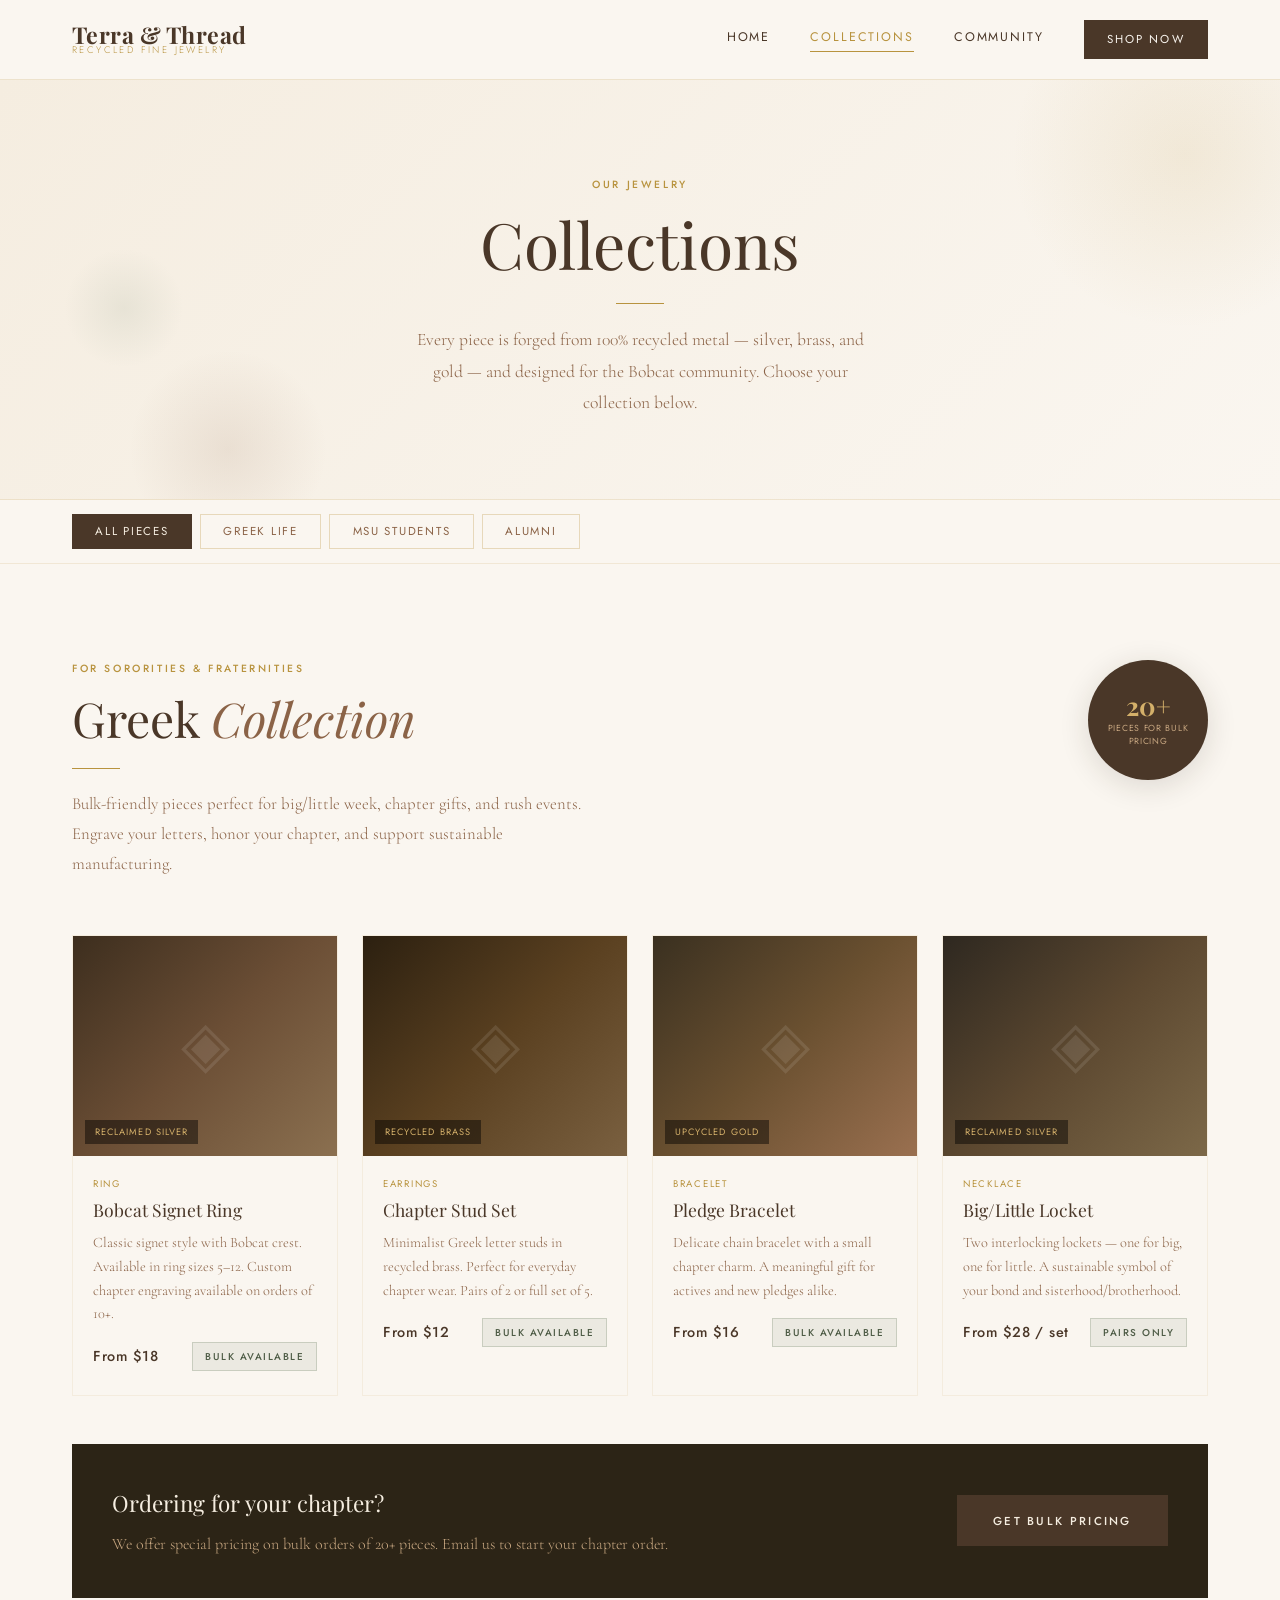
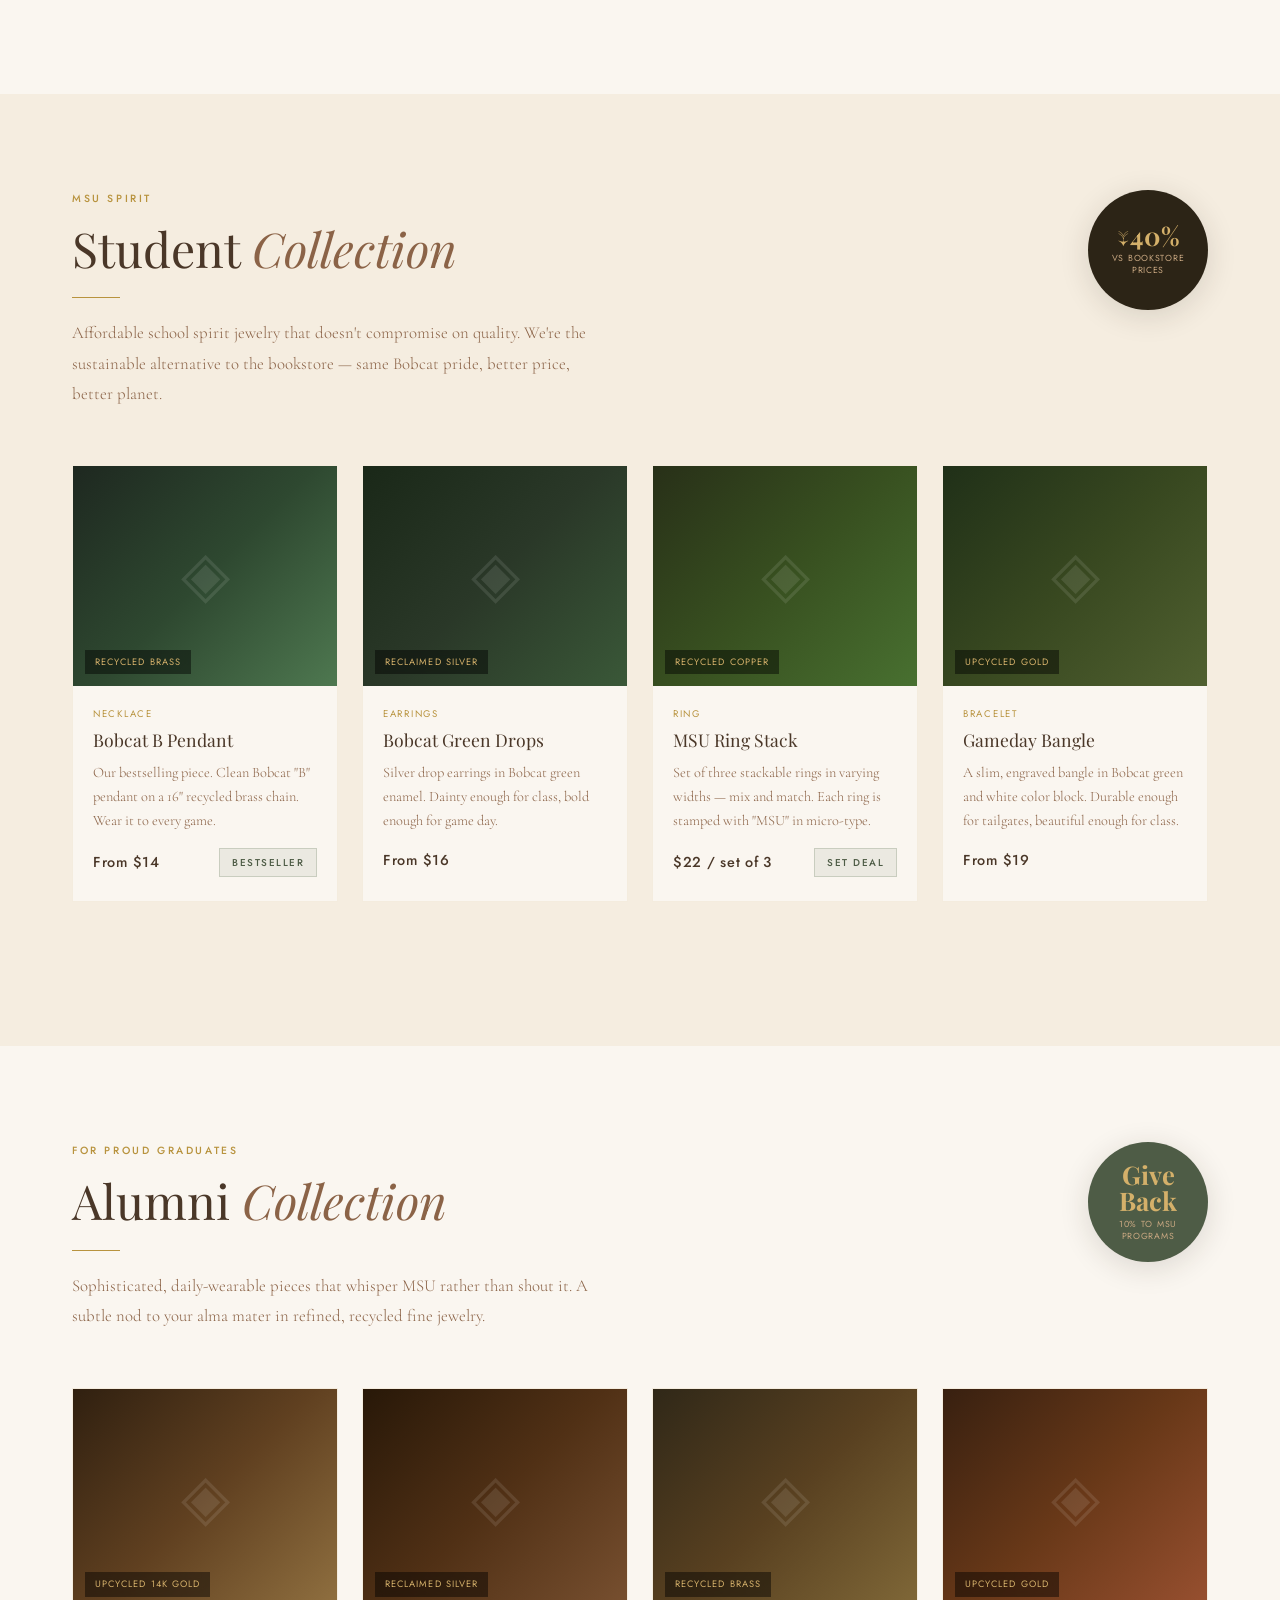
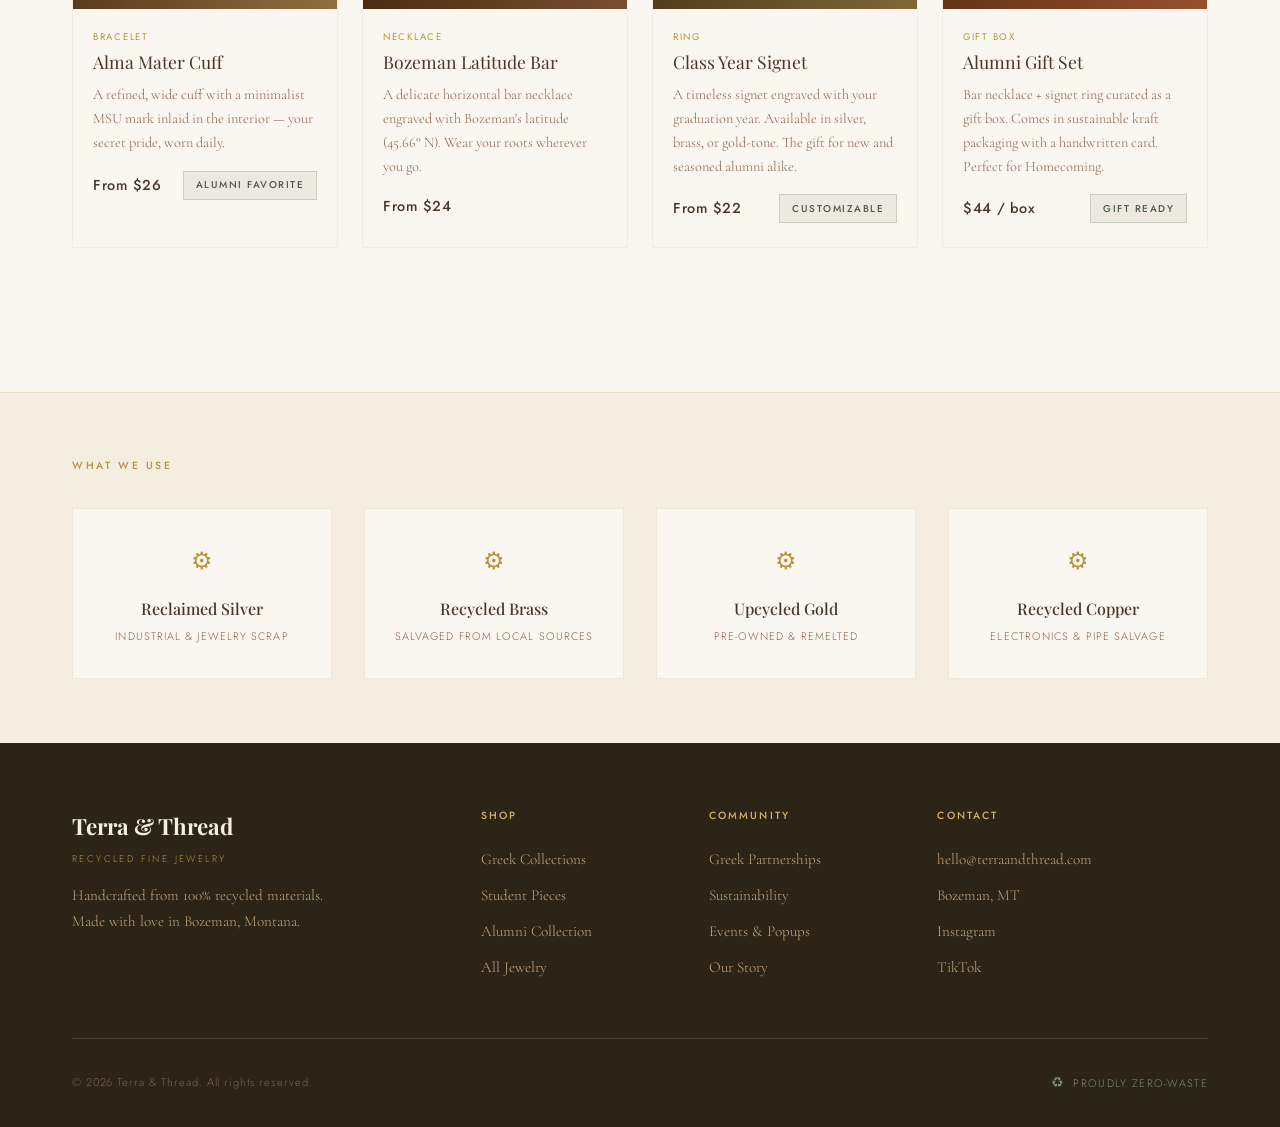
==== commit 48c555bc: "making edits Co-authored-by: Copilot <copilot@github.com>" ====
--- a/html/collections.html
+++ b/html/collections.html
@@ -190,8 +190,8 @@
             </div>
             <div class="jewelry-body">
               <span class="jewelry-cat">Necklace</span>
-              <h3 class="jewelry-name">Bobcat S Pendant</h3>
-              <p class="jewelry-desc">Our bestselling piece. Clean Bobcat "S" pendant on a 16" recycled brass chain. Wear it to every game.</p>
+              <h3 class="jewelry-name">Bobcat B Pendant</h3>
+              <p class="jewelry-desc">Our bestselling piece. Clean Bobcat "B" pendant on a 16" recycled brass chain. Wear it to every game.</p>
               <div class="jewelry-footer">
                 <span class="jewelry-price">From $14</span>
                 <span class="tag">Bestseller</span>
@@ -301,8 +301,8 @@
             </div>
             <div class="jewelry-body">
               <span class="jewelry-cat">Necklace</span>
-              <h3 class="jewelry-name">East Lansing Latitude Bar</h3>
-              <p class="jewelry-desc">A delicate horizontal bar necklace engraved with East Lansing's latitude (42.7° N). Wear your roots wherever you go.</p>
+              <h3 class="jewelry-name">Bozeman Latitude Bar</h3>
+              <p class="jewelry-desc">A delicate horizontal bar necklace engraved with Bozeman's latitude (45.66° N). Wear your roots wherever you go.</p>
               <div class="jewelry-footer">
                 <span class="jewelry-price">From $24</span>
               </div>
@@ -389,7 +389,7 @@
         <div class="footer-brand">
           <span class="logo-main">Terra &amp; Thread</span>
           <span class="logo-sub">Recycled Fine Jewelry</span>
-          <p>Handcrafted from 100% recycled materials. Made with love in East Lansing, Michigan.</p>
+          <p>Handcrafted from 100% recycled materials. Made with love in Bozeman, Montana.</p>
         </div>
         <div class="footer-col">
           <h4>Shop</h4>
@@ -408,7 +408,7 @@
         <div class="footer-col">
           <h4>Contact</h4>
           <p>hello@terraandthread.com</p>
-          <p>East Lansing, MI</p>
+          <p>Bozeman, MT</p>
           <a href="#">Instagram</a>
           <a href="#">TikTok</a>
         </div>
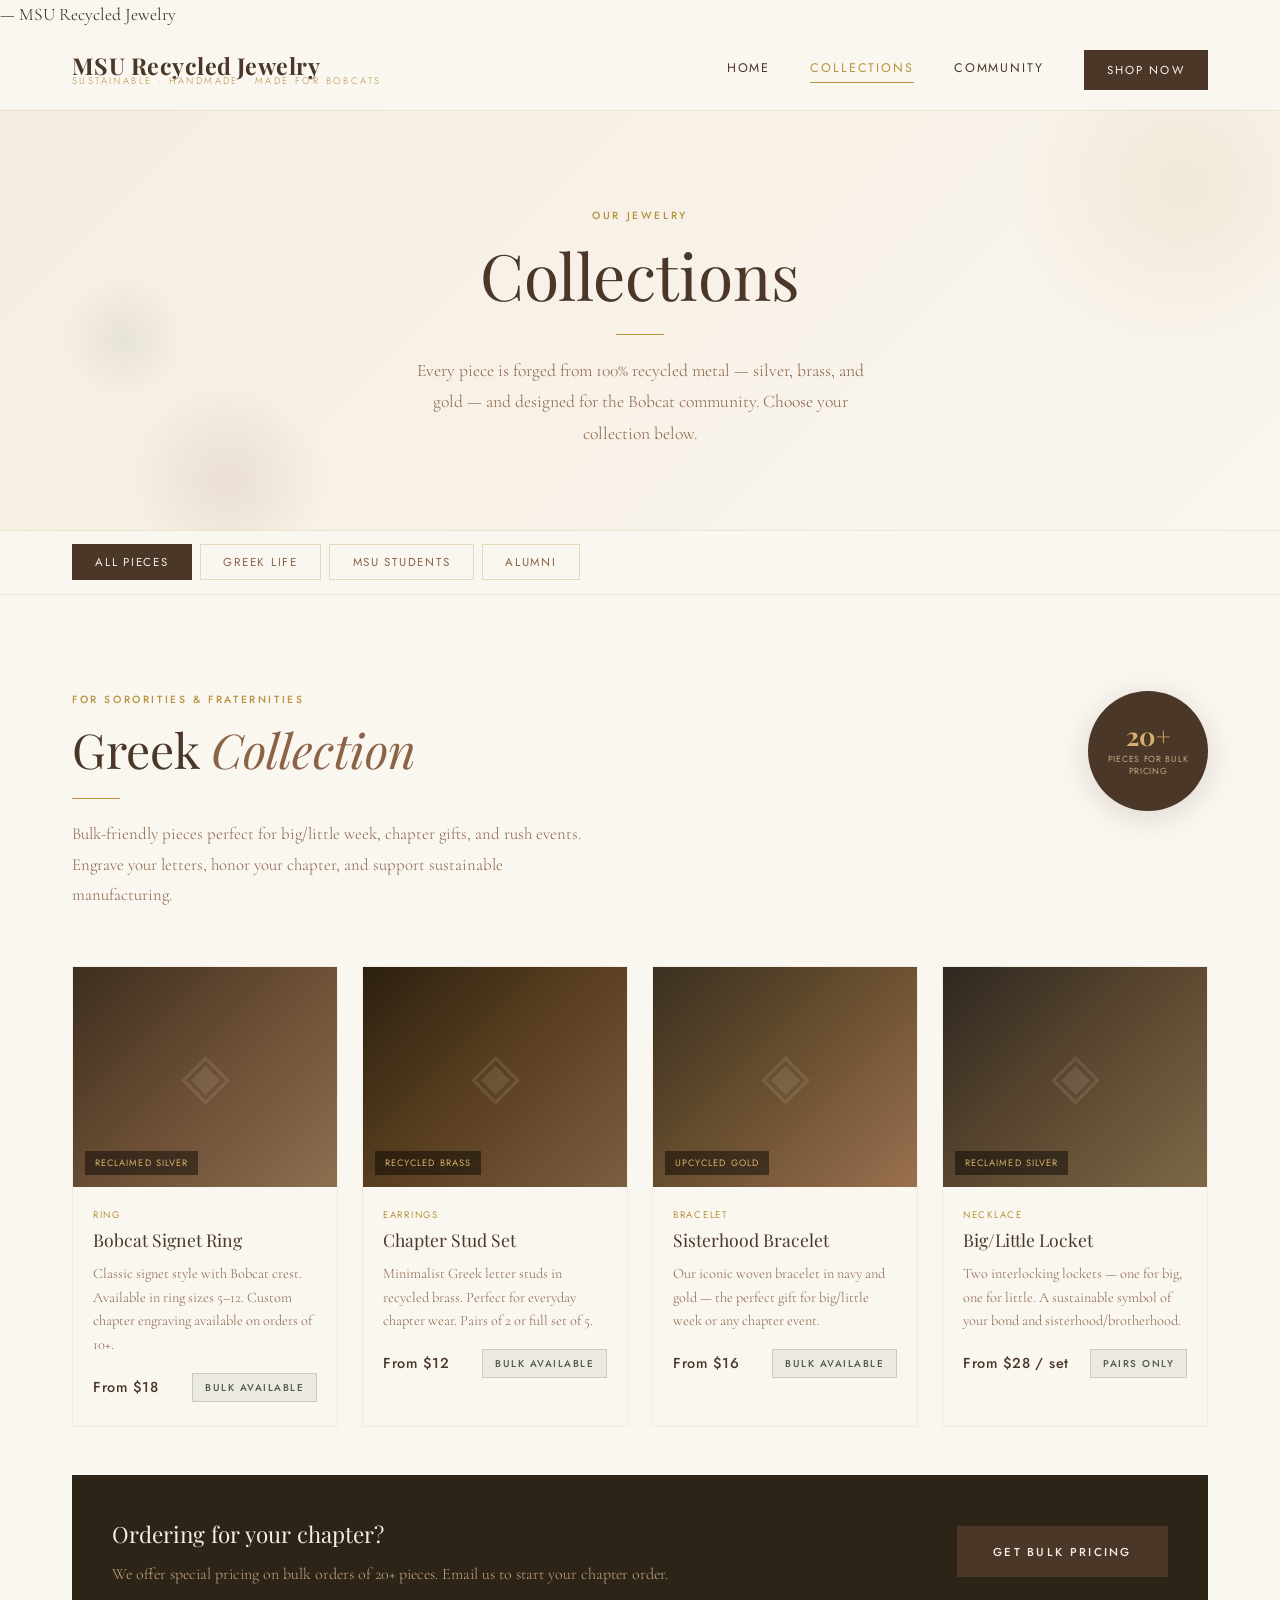
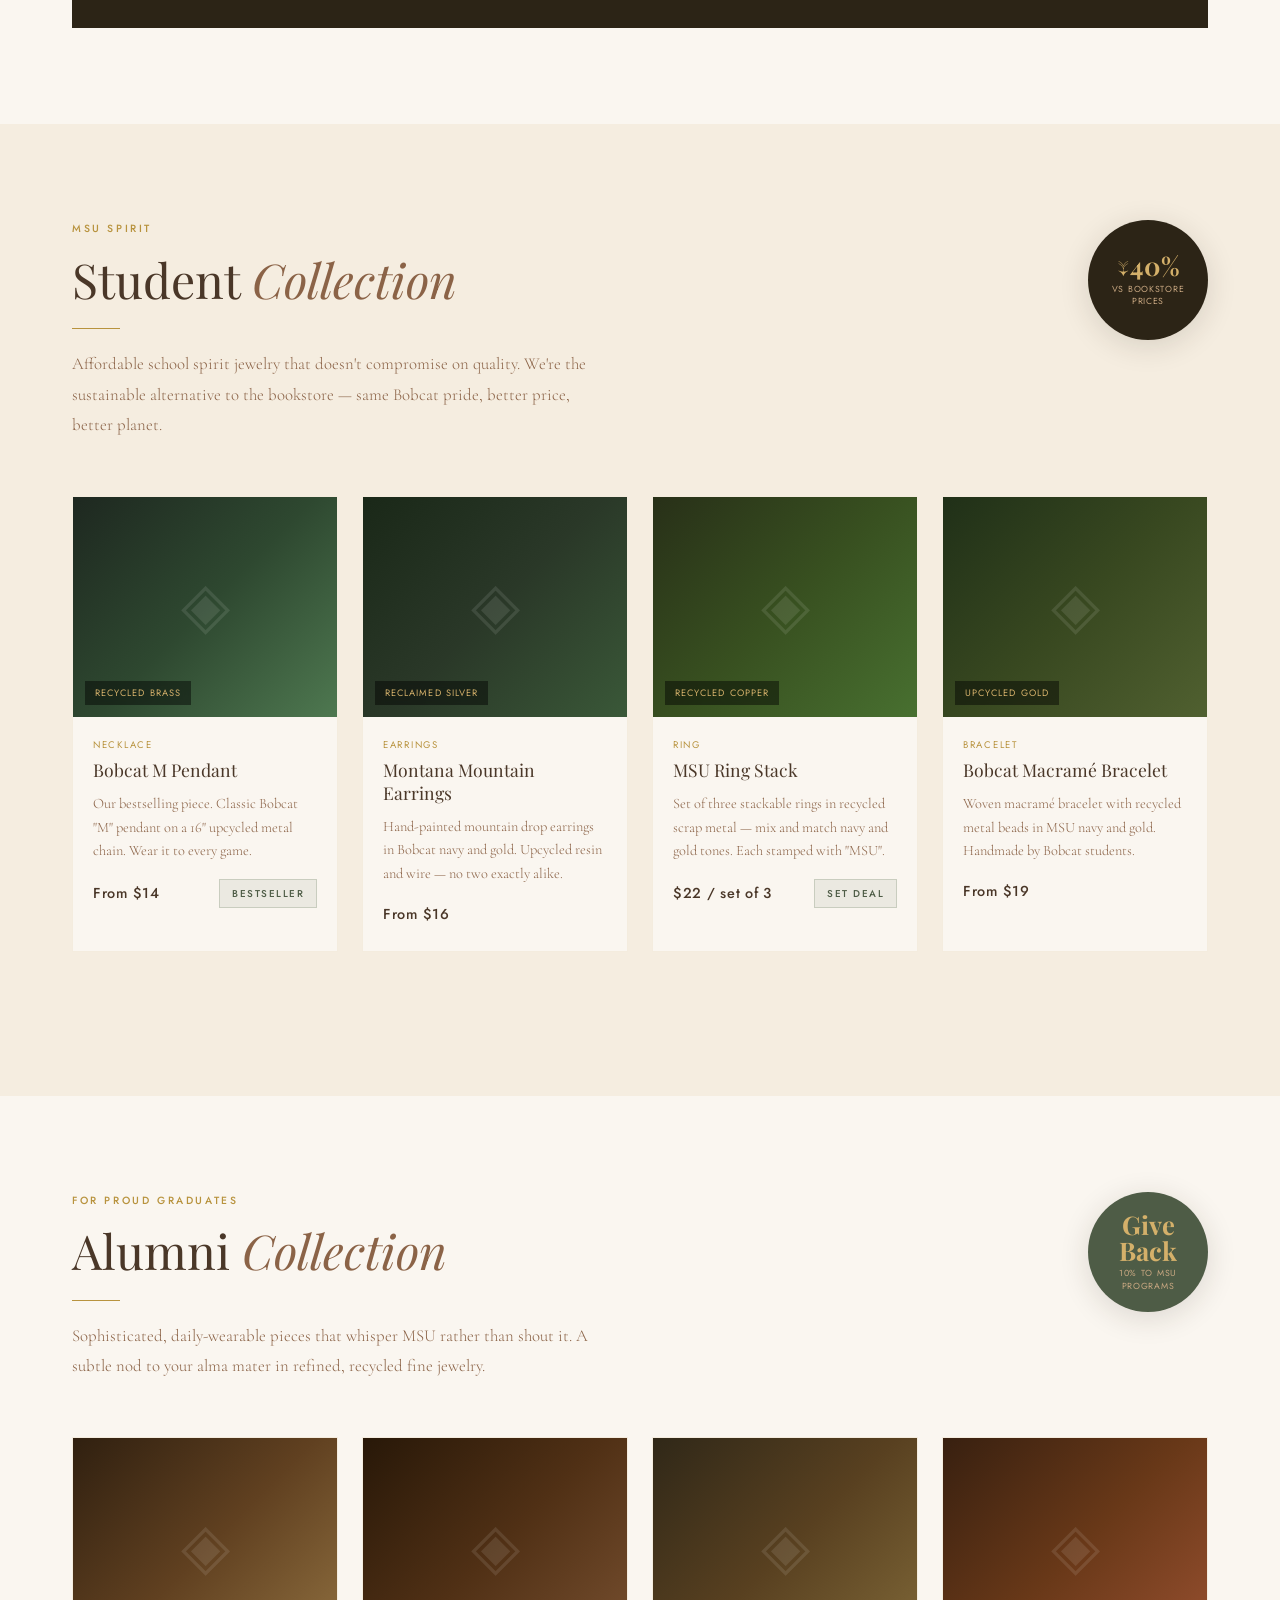
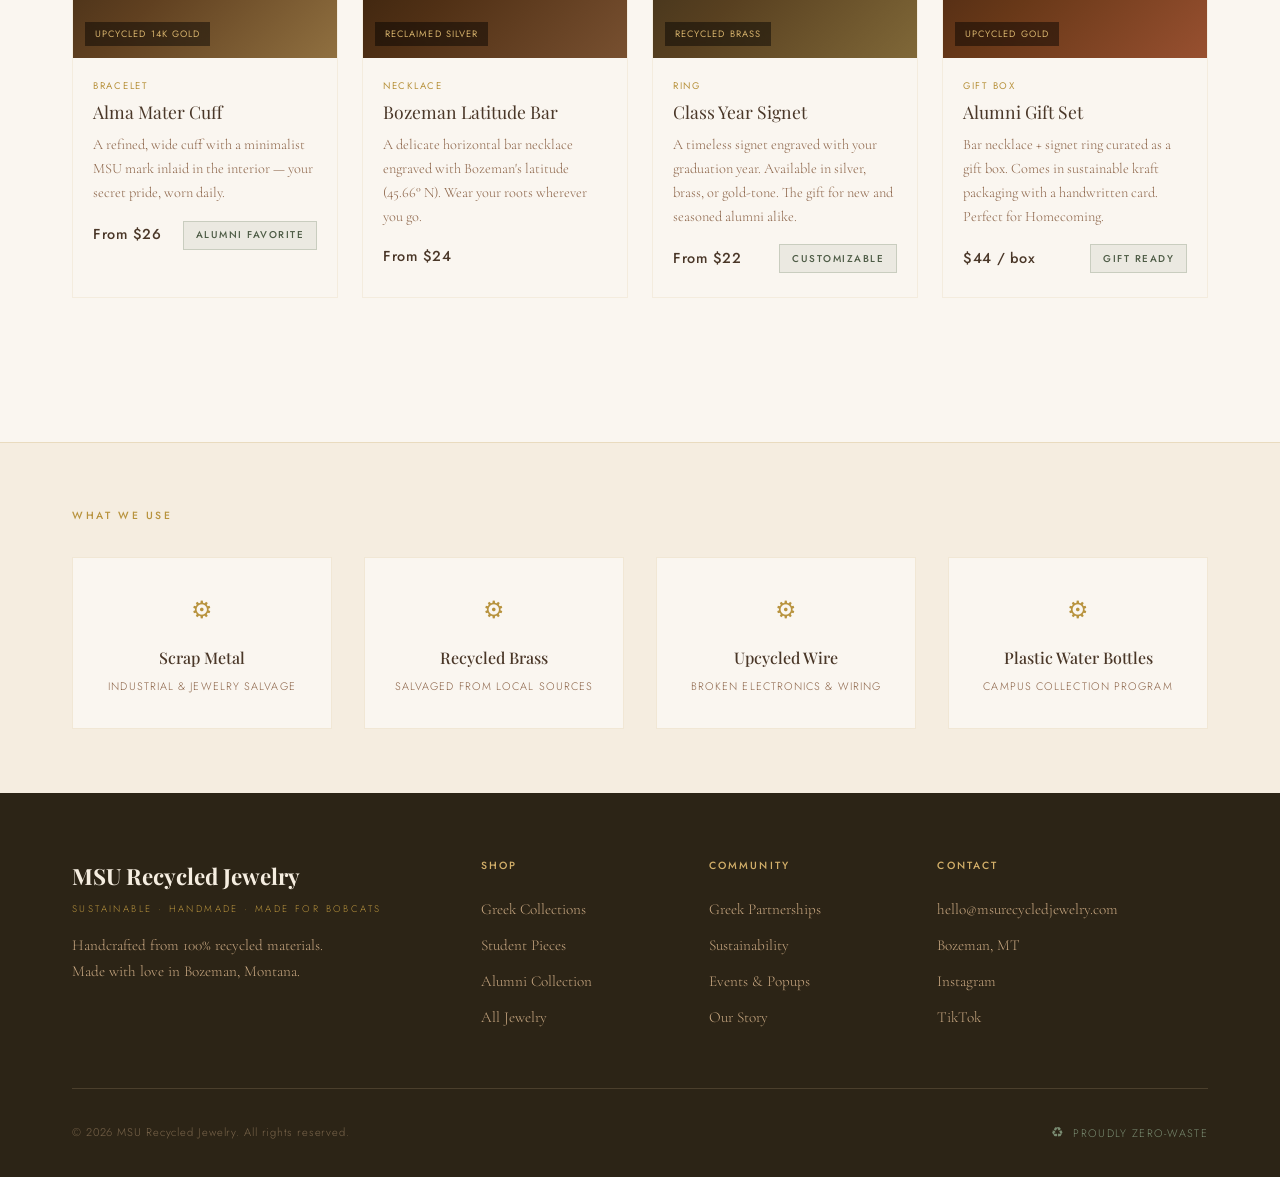
==== commit 9ef46214: "redoing html" ====
--- a/html/collections.html
+++ b/html/collections.html
@@ -3,10 +3,11 @@
 <head>
   <meta charset="UTF-8" />
   <meta name="viewport" content="width=device-width, initial-scale=1.0" />
-  <title>Collections — Terra &amp; Thread</title>
+  <title>Collections — MSU Recycled Jewelry</title>
+  <!-- already updated --> — MSU Recycled Jewelry</title>
   <link rel="stylesheet" href="../css/reset.css" />
   <link rel="stylesheet" href="../css/global.css" />
-  <link rel="stylesheet" href="../css/page1.css" />
+  <link rel="stylesheet" href="../css/collections.css" />
 </head>
 <body>
 
@@ -14,8 +15,8 @@
   <header class="site-header">
     <div class="header-inner">
       <a href="index.html" class="site-logo">
-        <span class="logo-main">Terra &amp; Thread</span>
-        <span class="logo-sub">Recycled Fine Jewelry</span>
+        <span class="logo-main">MSU Recycled Jewelry</span>
+        <span class="logo-sub">Sustainable · Handmade · Made for Bobcats</span>
       </a>
       <nav class="site-nav" id="siteNav">
         <a href="../index.html">Home</a>
@@ -123,8 +124,8 @@
             </div>
             <div class="jewelry-body">
               <span class="jewelry-cat">Bracelet</span>
-              <h3 class="jewelry-name">Pledge Bracelet</h3>
-              <p class="jewelry-desc">Delicate chain bracelet with a small chapter charm. A meaningful gift for actives and new pledges alike.</p>
+              <h3 class="jewelry-name">Sisterhood Bracelet</h3>
+              <p class="jewelry-desc">Our iconic woven bracelet in navy and gold — the perfect gift for big/little week or any chapter event.</p>
               <div class="jewelry-footer">
                 <span class="jewelry-price">From $16</span>
                 <span class="tag">Bulk Available</span>
@@ -190,8 +191,8 @@
             </div>
             <div class="jewelry-body">
               <span class="jewelry-cat">Necklace</span>
-              <h3 class="jewelry-name">Bobcat B Pendant</h3>
-              <p class="jewelry-desc">Our bestselling piece. Clean Bobcat "B" pendant on a 16" recycled brass chain. Wear it to every game.</p>
+              <h3 class="jewelry-name">Bobcat M Pendant</h3>
+              <p class="jewelry-desc">Our bestselling piece. Classic Bobcat "M" pendant on a 16" upcycled metal chain. Wear it to every game.</p>
               <div class="jewelry-footer">
                 <span class="jewelry-price">From $14</span>
                 <span class="tag">Bestseller</span>
@@ -208,8 +209,8 @@
             </div>
             <div class="jewelry-body">
               <span class="jewelry-cat">Earrings</span>
-              <h3 class="jewelry-name">Bobcat Green Drops</h3>
-              <p class="jewelry-desc">Silver drop earrings in Bobcat green enamel. Dainty enough for class, bold enough for game day.</p>
+              <h3 class="jewelry-name">Montana Mountain Earrings</h3>
+              <p class="jewelry-desc">Hand-painted mountain drop earrings in Bobcat navy and gold. Upcycled resin and wire — no two exactly alike.</p>
               <div class="jewelry-footer">
                 <span class="jewelry-price">From $16</span>
               </div>
@@ -226,7 +227,7 @@
             <div class="jewelry-body">
               <span class="jewelry-cat">Ring</span>
               <h3 class="jewelry-name">MSU Ring Stack</h3>
-              <p class="jewelry-desc">Set of three stackable rings in varying widths — mix and match. Each ring is stamped with "MSU" in micro-type.</p>
+              <p class="jewelry-desc">Set of three stackable rings in recycled scrap metal — mix and match navy and gold tones. Each stamped with "MSU".</p>
               <div class="jewelry-footer">
                 <span class="jewelry-price">$22 / set of 3</span>
                 <span class="tag">Set Deal</span>
@@ -243,8 +244,8 @@
             </div>
             <div class="jewelry-body">
               <span class="jewelry-cat">Bracelet</span>
-              <h3 class="jewelry-name">Gameday Bangle</h3>
-              <p class="jewelry-desc">A slim, engraved bangle in Bobcat green and white color block. Durable enough for tailgates, beautiful enough for class.</p>
+              <h3 class="jewelry-name">Bobcat Macramé Bracelet</h3>
+              <p class="jewelry-desc">Woven macramé bracelet with recycled metal beads in MSU navy and gold. Handmade by Bobcat students.</p>
               <div class="jewelry-footer">
                 <span class="jewelry-price">From $19</span>
               </div>
@@ -357,8 +358,8 @@
         <div class="materials-row">
           <div class="mat-item">
             <span class="mat-icon">⚙</span>
-            <span class="mat-name">Reclaimed Silver</span>
-            <span class="mat-desc">Industrial & jewelry scrap</span>
+            <span class="mat-name">Scrap Metal</span>
+            <span class="mat-desc">Industrial & jewelry salvage</span>
           </div>
           <div class="mat-item">
             <span class="mat-icon">⚙</span>
@@ -367,13 +368,13 @@
           </div>
           <div class="mat-item">
             <span class="mat-icon">⚙</span>
-            <span class="mat-name">Upcycled Gold</span>
-            <span class="mat-desc">Pre-owned & remelted</span>
+            <span class="mat-name">Upcycled Wire</span>
+            <span class="mat-desc">Broken electronics & wiring</span>
           </div>
           <div class="mat-item">
             <span class="mat-icon">⚙</span>
-            <span class="mat-name">Recycled Copper</span>
-            <span class="mat-desc">Electronics & pipe salvage</span>
+            <span class="mat-name">Plastic Water Bottles</span>
+            <span class="mat-desc">Campus collection program</span>
           </div>
         </div>
       </div>
@@ -387,8 +388,8 @@
     <div class="footer-inner">
       <div class="footer-grid">
         <div class="footer-brand">
-          <span class="logo-main">Terra &amp; Thread</span>
-          <span class="logo-sub">Recycled Fine Jewelry</span>
+          <span class="logo-main">MSU Recycled Jewelry</span>
+          <span class="logo-sub">Sustainable · Handmade · Made for Bobcats</span>
           <p>Handcrafted from 100% recycled materials. Made with love in Bozeman, Montana.</p>
         </div>
         <div class="footer-col">
@@ -407,14 +408,14 @@
         </div>
         <div class="footer-col">
           <h4>Contact</h4>
-          <p>hello@terraandthread.com</p>
+          <p>hello@msurecycledjewelry.com</p>
           <p>Bozeman, MT</p>
           <a href="#">Instagram</a>
           <a href="#">TikTok</a>
         </div>
       </div>
       <div class="footer-bottom">
-        <p>© 2026 Terra &amp; Thread. All rights reserved.</p>
+        <p>© 2026 MSU Recycled Jewelry. All rights reserved.</p>
         <span class="eco-badge">Proudly Zero-Waste</span>
       </div>
     </div>
--- a/css/collections.css
+++ b/css/collections.css
@@ -0,0 +1,418 @@
+/* ============================================
+   COLLECTIONS.CSS — Collections page styles
+   ============================================ */
+
+
+/* ── PAGE HERO ── */
+
+.page-hero {
+  position: relative;
+  background: linear-gradient(135deg, var(--clr-cream) 0%, var(--clr-linen) 100%);
+  padding: 6rem 2rem 5rem;
+  text-align: center;
+  overflow: hidden;
+  border-bottom: 1px solid rgba(184,147,62,0.15);
+}
+
+.page-hero-content {
+  position: relative;
+  z-index: 2;
+  max-width: 600px;
+  margin: 0 auto;
+}
+
+.page-hero-content .section-title {
+  font-size: clamp(2.5rem, 5vw, 4rem);
+}
+
+.page-hero-content p {
+  font-family: var(--font-body);
+  font-size: 1.1rem;
+  line-height: 1.8;
+  color: var(--clr-clay);
+  max-width: 480px;
+  margin: 1rem auto 0;
+}
+
+.page-hero-content .divider { margin: 1.25rem auto; }
+
+/* Floating orbs background */
+.page-hero-orbs { position: absolute; inset: 0; pointer-events: none; }
+
+.orb {
+  position: absolute;
+  border-radius: 50%;
+  opacity: 0.12;
+}
+
+.orb--1 {
+  width: 350px; height: 350px;
+  background: radial-gradient(circle, var(--clr-gold) 0%, transparent 70%);
+  top: -100px; right: -80px;
+  animation: orbFloat 12s ease-in-out infinite;
+}
+
+.orb--2 {
+  width: 200px; height: 200px;
+  background: radial-gradient(circle, var(--clr-clay) 0%, transparent 70%);
+  bottom: -50px; left: 10%;
+  animation: orbFloat 16s ease-in-out infinite reverse;
+}
+
+.orb--3 {
+  width: 120px; height: 120px;
+  background: radial-gradient(circle, var(--clr-sage) 0%, transparent 70%);
+  top: 40%; left: 5%;
+  animation: orbFloat 10s ease-in-out infinite;
+}
+
+@keyframes orbFloat {
+  0%, 100% { transform: translateY(0) scale(1); }
+  50%       { transform: translateY(-20px) scale(1.05); }
+}
+
+
+/* ── FILTER BAR ── */
+
+.filter-bar {
+  position: sticky;
+  top: var(--header-h);
+  z-index: 50;
+  background: rgba(250,246,240,0.95);
+  backdrop-filter: blur(10px);
+  border-bottom: 1px solid rgba(184,147,62,0.15);
+  padding: 0.85rem 0;
+}
+
+.filter-tabs {
+  display: flex;
+  gap: 0.5rem;
+  flex-wrap: wrap;
+}
+
+.filter-tab {
+  font-family: var(--font-ui);
+  font-size: 0.72rem;
+  font-weight: 400;
+  letter-spacing: 0.15em;
+  text-transform: uppercase;
+  padding: 0.55rem 1.4rem;
+  border: 1px solid rgba(184,147,62,0.3);
+  background: transparent;
+  color: var(--clr-clay);
+  cursor: pointer;
+  transition: all var(--transition);
+}
+
+.filter-tab:hover {
+  background: var(--clr-cream);
+  color: var(--clr-bark);
+}
+
+.filter-tab.active {
+  background: var(--clr-bark);
+  color: var(--clr-cream);
+  border-color: var(--clr-bark);
+}
+
+
+/* ── COLLECTION SECTION ── */
+
+.collection-section {
+  padding: 6rem 0;
+  background: var(--clr-linen);
+}
+
+.collection-section--alt {
+  background: var(--clr-cream);
+}
+
+.coll-header {
+  display: flex;
+  align-items: flex-start;
+  justify-content: space-between;
+  gap: 2rem;
+  margin-bottom: 3.5rem;
+  flex-wrap: wrap;
+}
+
+.coll-header-text p {
+  font-family: var(--font-body);
+  font-size: 1.05rem;
+  line-height: 1.8;
+  color: var(--clr-clay);
+  max-width: 520px;
+  margin-top: 1rem;
+}
+
+/* Badge on right side of header */
+.coll-bulk-badge {
+  flex-shrink: 0;
+  width: 120px; height: 120px;
+  border-radius: 50%;
+  background: var(--clr-bark);
+  display: flex;
+  flex-direction: column;
+  align-items: center;
+  justify-content: center;
+  text-align: center;
+  box-shadow: var(--shadow-md);
+  padding: 1rem;
+}
+
+.bulk-num {
+  font-family: var(--font-display);
+  font-size: 1.6rem;
+  font-weight: 700;
+  color: var(--clr-gold-lt);
+  line-height: 1;
+}
+
+.bulk-text {
+  font-family: var(--font-ui);
+  font-size: 0.55rem;
+  font-weight: 400;
+  letter-spacing: 0.08em;
+  text-transform: uppercase;
+  color: var(--clr-sand);
+  margin-top: 4px;
+  line-height: 1.4;
+}
+
+
+/* ── JEWELRY GRID ── */
+
+.jewelry-grid {
+  display: grid;
+  grid-template-columns: repeat(4, 1fr);
+  gap: 1.5rem;
+  margin-bottom: 3rem;
+}
+
+.jewelry-card {
+  background: var(--clr-linen);
+  border: 1px solid rgba(184,147,62,0.1);
+  overflow: hidden;
+  transition: transform var(--transition), box-shadow var(--transition);
+}
+
+.collection-section--alt .jewelry-card {
+  background: var(--clr-linen);
+}
+
+.jewelry-card:hover {
+  transform: translateY(-6px);
+  box-shadow: var(--shadow-md);
+}
+
+/* Image placeholder with gradient art */
+.jewelry-img {
+  height: 220px;
+  position: relative;
+  overflow: hidden;
+}
+
+.jewelry-img::before {
+  content: '';
+  position: absolute;
+  inset: 0;
+  z-index: 1;
+}
+
+.jimg--1  { background: linear-gradient(135deg, #3d2e1e 0%, #6b4e35 50%, #8b7050 100%); }
+.jimg--2  { background: linear-gradient(135deg, #2c2010 0%, #5a4020 50%, #7a6040 100%); }
+.jimg--3  { background: linear-gradient(135deg, #3a3020 0%, #6a5030 50%, #9a7050 100%); }
+.jimg--4  { background: linear-gradient(135deg, #2e2820 0%, #5c4830 50%, #7c6848 100%); }
+.jimg--5  { background: linear-gradient(135deg, #1e2820 0%, #2e4830 50%, #4e7850 100%); }
+.jimg--6  { background: linear-gradient(135deg, #1a2818 0%, #2a3828 50%, #3a5838 100%); }
+.jimg--7  { background: linear-gradient(135deg, #283018 0%, #385020 50%, #487030 100%); }
+.jimg--8  { background: linear-gradient(135deg, #203018 0%, #384820 50%, #506030 100%); }
+.jimg--9  { background: linear-gradient(135deg, #302010 0%, #604020 50%, #907040 100%); }
+.jimg--10 { background: linear-gradient(135deg, #281808 0%, #503015 50%, #785030 100%); }
+.jimg--11 { background: linear-gradient(135deg, #302818 0%, #584020 50%, #806838 100%); }
+.jimg--12 { background: linear-gradient(135deg, #382010 0%, #683818 50%, #985030 100%); }
+
+/* Decorative jewelry shape overlay */
+.jewelry-img::after {
+  content: '◈';
+  position: absolute;
+  top: 50%; left: 50%;
+  transform: translate(-50%, -50%);
+  font-size: 4rem;
+  color: rgba(255,255,255,0.1);
+  z-index: 1;
+}
+
+.material-tag {
+  position: absolute;
+  bottom: 0.75rem; left: 0.75rem;
+  z-index: 3;
+  font-family: var(--font-ui);
+  font-size: 0.58rem;
+  font-weight: 400;
+  letter-spacing: 0.12em;
+  text-transform: uppercase;
+  color: var(--clr-gold-lt);
+  background: rgba(0,0,0,0.45);
+  padding: 0.25rem 0.6rem;
+  backdrop-filter: blur(4px);
+}
+
+.jewelry-overlay {
+  position: absolute;
+  inset: 0;
+  z-index: 4;
+  background: rgba(44,36,22,0.55);
+  display: flex;
+  align-items: center;
+  justify-content: center;
+  opacity: 0;
+  transition: opacity var(--transition);
+  backdrop-filter: blur(3px);
+}
+
+.jewelry-card:hover .jewelry-overlay { opacity: 1; }
+
+.jewelry-body {
+  padding: 1.25rem 1.25rem 1.5rem;
+}
+
+.jewelry-cat {
+  font-family: var(--font-ui);
+  font-size: 0.6rem;
+  font-weight: 400;
+  letter-spacing: 0.18em;
+  text-transform: uppercase;
+  color: var(--clr-gold);
+  display: block;
+  margin-bottom: 0.35rem;
+}
+
+.jewelry-name {
+  font-family: var(--font-display);
+  font-size: 1.1rem;
+  font-weight: 400;
+  color: var(--clr-bark);
+  margin-bottom: 0.6rem;
+  line-height: 1.3;
+}
+
+.jewelry-desc {
+  font-family: var(--font-body);
+  font-size: 0.9rem;
+  line-height: 1.65;
+  color: var(--clr-clay);
+  margin-bottom: 1rem;
+}
+
+.jewelry-footer {
+  display: flex;
+  align-items: center;
+  justify-content: space-between;
+  flex-wrap: wrap;
+  gap: 0.5rem;
+}
+
+.jewelry-price {
+  font-family: var(--font-ui);
+  font-size: 0.9rem;
+  font-weight: 500;
+  color: var(--clr-bark);
+  letter-spacing: 0.05em;
+}
+
+
+/* ── BULK CTA ── */
+
+.bulk-cta {
+  background: var(--clr-stone);
+  padding: 2.5rem 2.5rem;
+  display: flex;
+  align-items: center;
+  justify-content: space-between;
+  gap: 2rem;
+  flex-wrap: wrap;
+}
+
+.bulk-cta-text h3 {
+  font-family: var(--font-display);
+  font-size: 1.4rem;
+  font-weight: 400;
+  color: var(--clr-cream);
+  margin-bottom: 0.4rem;
+}
+
+.bulk-cta-text p {
+  font-family: var(--font-body);
+  font-size: 1rem;
+  color: var(--clr-sand);
+}
+
+
+/* ── MATERIALS BAR ── */
+
+.materials-bar {
+  background: var(--clr-cream);
+  border-top: 1px solid rgba(184,147,62,0.2);
+  padding: 4rem 0;
+}
+
+.materials-row {
+  display: grid;
+  grid-template-columns: repeat(4, 1fr);
+  gap: 2rem;
+  margin-top: 2rem;
+}
+
+.mat-item {
+  text-align: center;
+  padding: 2rem 1rem;
+  border: 1px solid rgba(184,147,62,0.15);
+  background: var(--clr-linen);
+  transition: box-shadow var(--transition);
+}
+
+.mat-item:hover { box-shadow: var(--shadow-sm); }
+
+.mat-icon {
+  display: block;
+  font-size: 1.5rem;
+  color: var(--clr-gold);
+  margin-bottom: 0.75rem;
+}
+
+.mat-name {
+  display: block;
+  font-family: var(--font-display);
+  font-size: 1rem;
+  font-weight: 500;
+  color: var(--clr-bark);
+  margin-bottom: 0.3rem;
+}
+
+.mat-desc {
+  display: block;
+  font-family: var(--font-ui);
+  font-size: 0.68rem;
+  letter-spacing: 0.1em;
+  text-transform: uppercase;
+  color: var(--clr-clay);
+}
+
+
+/* ── RESPONSIVE ── */
+
+@media (max-width: 1024px) {
+  .jewelry-grid { grid-template-columns: repeat(2, 1fr); }
+  .materials-row { grid-template-columns: repeat(2, 1fr); }
+}
+
+@media (max-width: 640px) {
+  .jewelry-grid { grid-template-columns: 1fr; }
+  .coll-header { flex-direction: column; }
+  .coll-bulk-badge { width: 100px; height: 100px; }
+  .materials-row { grid-template-columns: 1fr 1fr; }
+  .filter-tabs { gap: 0.4rem; }
+  .filter-tab { padding: 0.5rem 1rem; }
+  .bulk-cta { flex-direction: column; text-align: center; }
+}
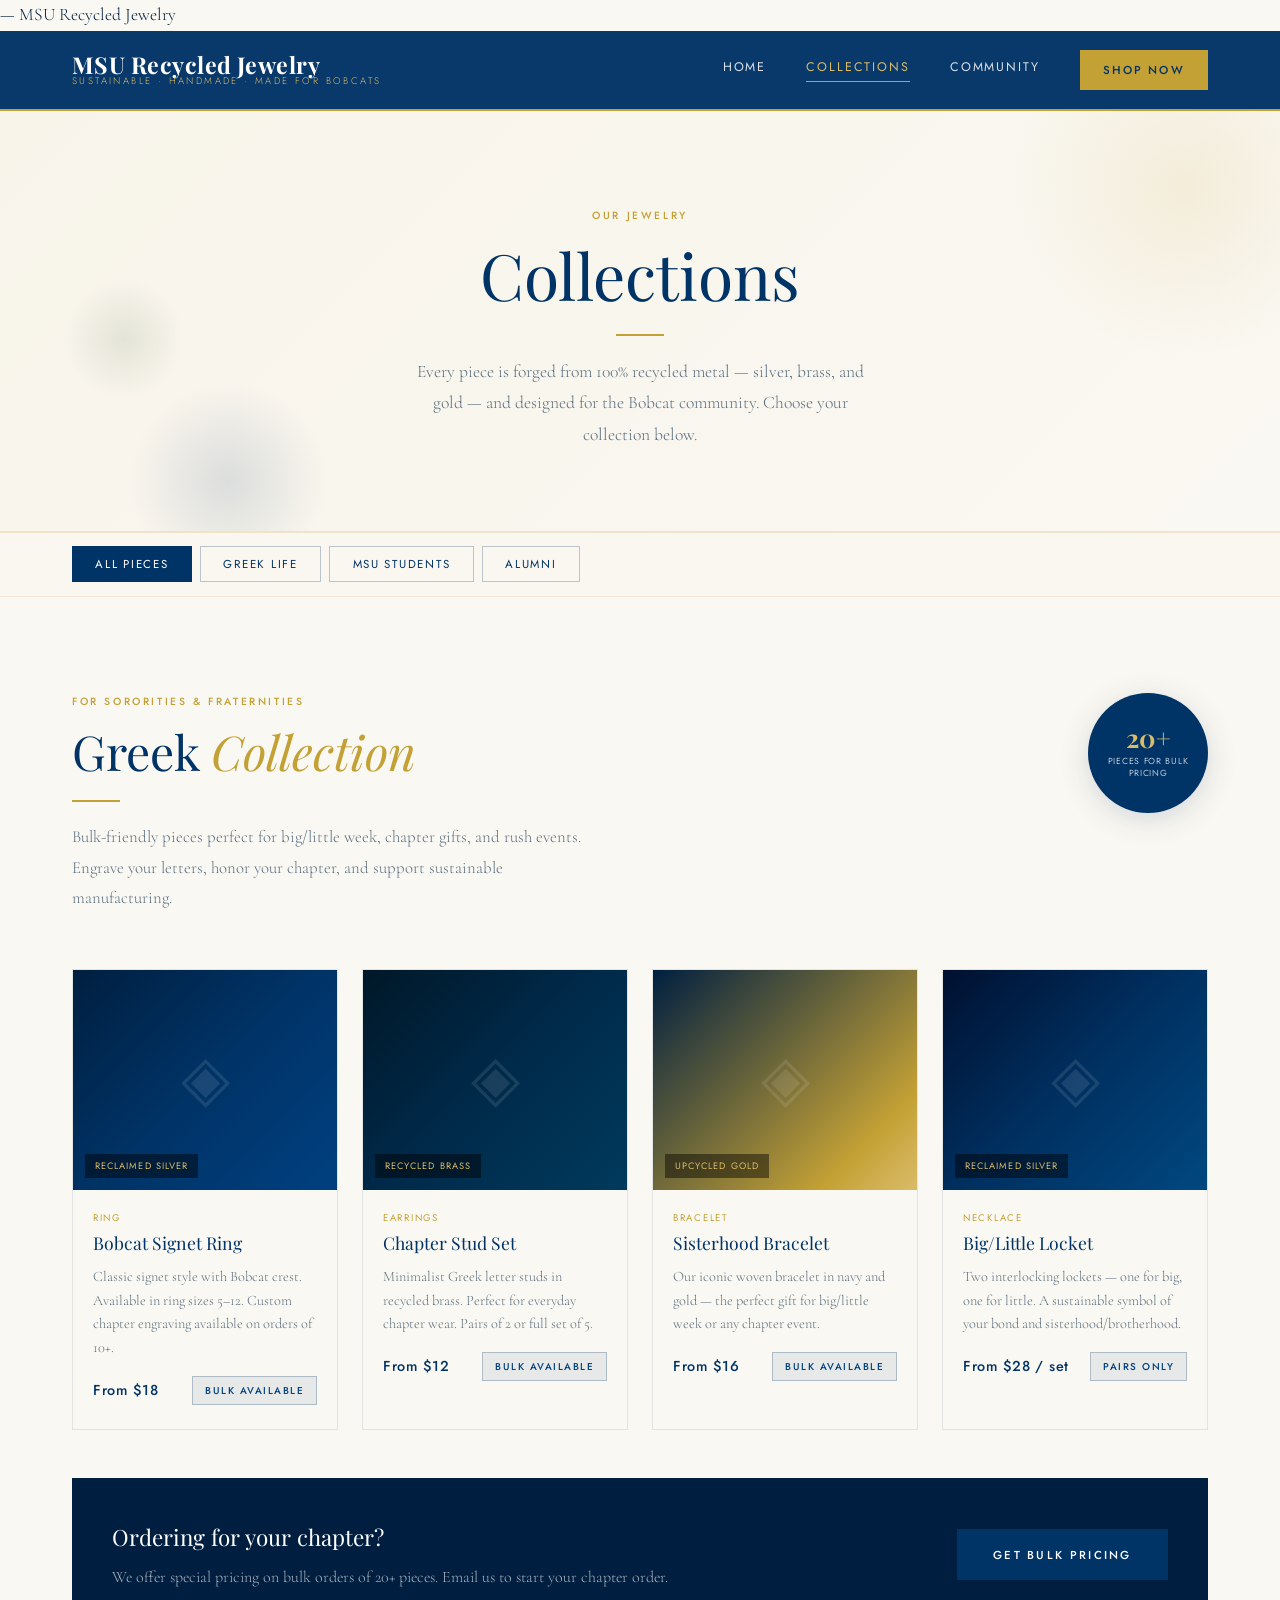
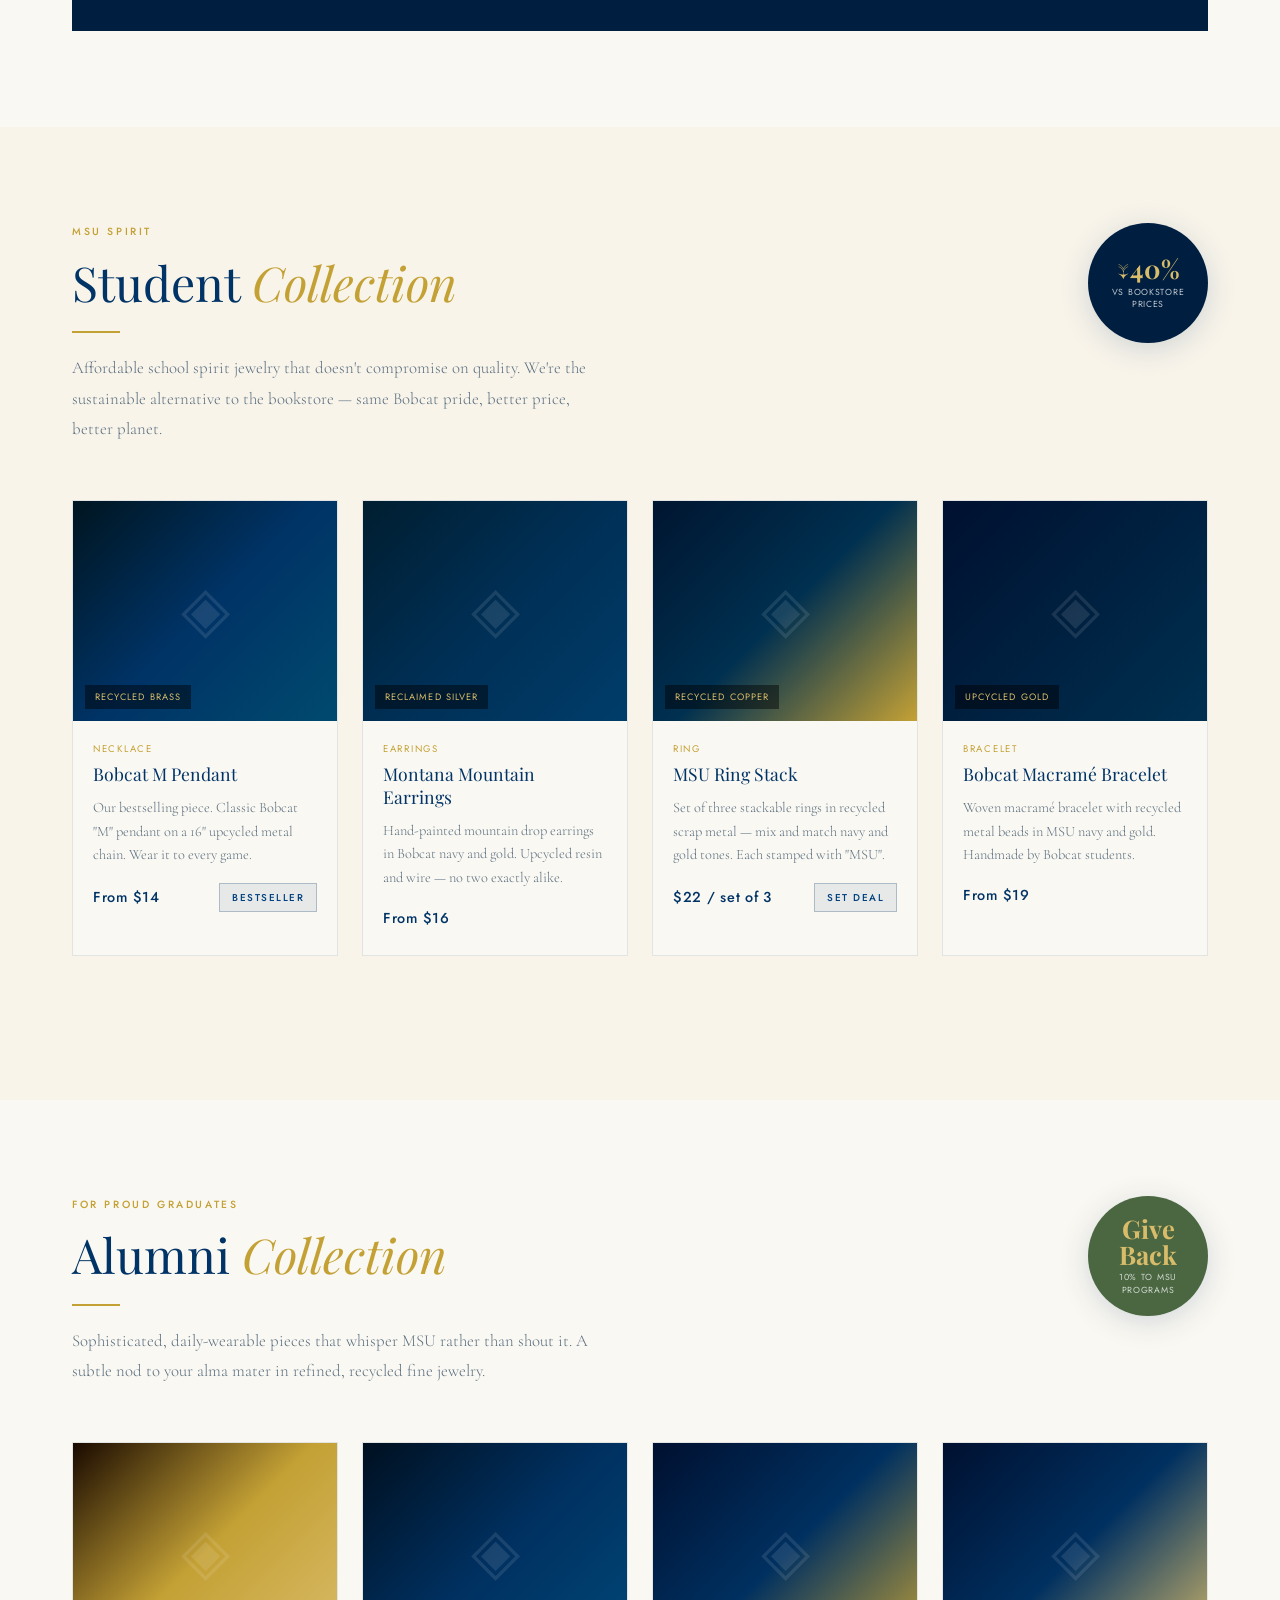
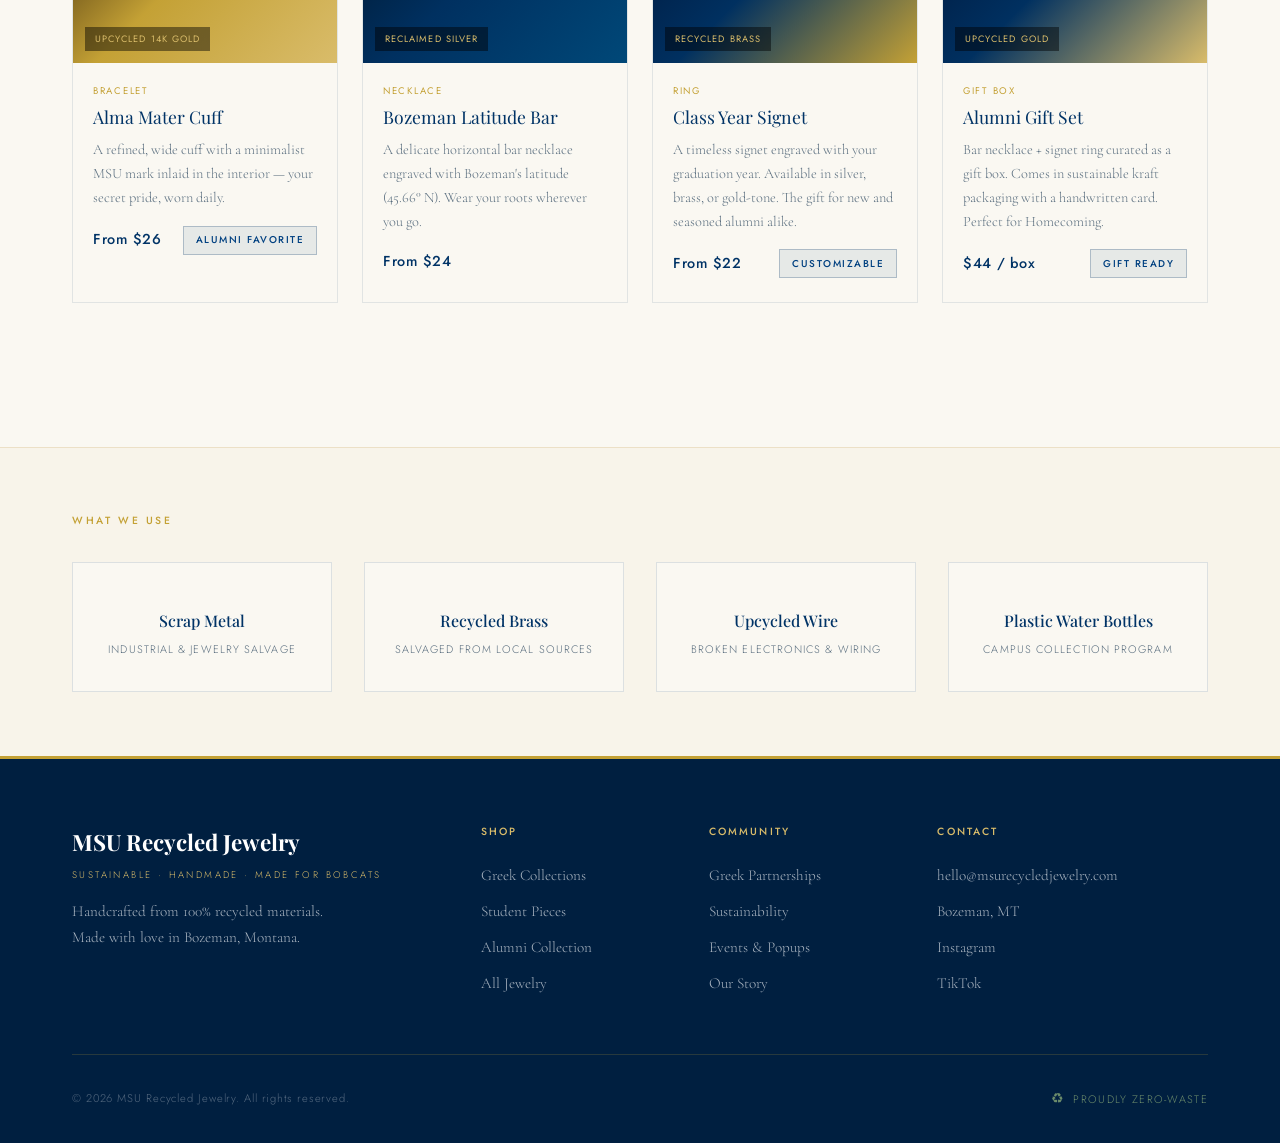
==== commit 3b53e648: "minor fixes" ====
--- a/html/collections.html
+++ b/html/collections.html
@@ -357,22 +357,22 @@
         <span class="section-label">What We Use</span>
         <div class="materials-row">
           <div class="mat-item">
-            <span class="mat-icon">⚙</span>
+            <span class="mat-icon"></span>
             <span class="mat-name">Scrap Metal</span>
             <span class="mat-desc">Industrial & jewelry salvage</span>
           </div>
           <div class="mat-item">
-            <span class="mat-icon">⚙</span>
+            <span class="mat-icon"></span>
             <span class="mat-name">Recycled Brass</span>
             <span class="mat-desc">Salvaged from local sources</span>
           </div>
           <div class="mat-item">
-            <span class="mat-icon">⚙</span>
+            <span class="mat-icon"></span>
             <span class="mat-name">Upcycled Wire</span>
             <span class="mat-desc">Broken electronics & wiring</span>
           </div>
           <div class="mat-item">
-            <span class="mat-icon">⚙</span>
+            <span class="mat-icon"></span>
             <span class="mat-name">Plastic Water Bottles</span>
             <span class="mat-desc">Campus collection program</span>
           </div>
--- a/css/global.css
+++ b/css/global.css
@@ -1,23 +1,32 @@
 /* ============================================
-   GLOBAL.CSS — Terra & Thread Jewelry
-   Organic-luxury aesthetic: earthy, refined,
-   sustainable. Applies across all 3 pages.
+   GLOBAL.CSS — MSU Recycled Jewelry
+   Montana State University Bozeman aesthetic:
+   Navy, gold, mountain spirit, sustainable.
    ============================================ */
 
 @import url('https://fonts.googleapis.com/css2?family=Playfair+Display:ital,wght@0,400;0,500;0,700;1,400;1,500&family=Cormorant+Garamond:ital,wght@0,300;0,400;0,600;1,300;1,400&family=Jost:wght@300;400;500&display=swap');
 
 /* ── CSS Variables ── */
 :root {
-  --clr-stone:     #2c2416;
-  --clr-bark:      #4a3728;
-  --clr-clay:      #8b6347;
-  --clr-sand:      #c9a882;
-  --clr-cream:     #f5ede0;
-  --clr-linen:     #faf6f0;
-  --clr-sage:      #7a8c72;
-  --clr-moss:      #4e5c46;
-  --clr-gold:      #b8933e;
-  --clr-gold-lt:   #d4b06a;
+  --clr-navy:      #003366;
+  --clr-navy-dark: #001f40;
+  --clr-navy-mid:  #004080;
+  --clr-gold:      #c4a135;
+  --clr-gold-lt:   #d9bc6a;
+  --clr-gold-pale: #f0e4b0;
+  --clr-cream:     #f8f4ea;
+  --clr-linen:     #faf8f2;
+  --clr-silver:    #a8b4c0;
+  --clr-sage:      #6b8c6b;
+  --clr-mountain:  #4a6741;
+
+  /* Compat aliases */
+  --clr-stone:     #001f40;
+  --clr-bark:      #003366;
+  --clr-clay:      #5a6e7f;
+  --clr-sand:      #c4a135;
+  --clr-moss:      #4a6741;
+  --clr-gold-lt:   #d9bc6a;
 
   --font-display:  'Playfair Display', Georgia, serif;
   --font-body:     'Cormorant Garamond', Georgia, serif;
@@ -27,22 +36,18 @@
   --header-h:      80px;
   --transition:    0.35s cubic-bezier(0.4, 0, 0.2, 1);
   --radius:        2px;
-  --shadow-sm:     0 2px 12px rgba(44,36,22,0.08);
-  --shadow-md:     0 6px 30px rgba(44,36,22,0.14);
-  --shadow-lg:     0 16px 60px rgba(44,36,22,0.18);
-}
-
-/* ── Reset ── */
+  --shadow-sm:     0 2px 12px rgba(0,51,102,0.1);
+  --shadow-md:     0 6px 30px rgba(0,51,102,0.16);
+  --shadow-lg:     0 16px 60px rgba(0,51,102,0.22);
+}
+
 *, *::before, *::after { box-sizing: border-box; margin: 0; padding: 0; }
 
-html {
-  scroll-behavior: smooth;
-  font-size: 16px;
-}
+html { scroll-behavior: smooth; font-size: 16px; }
 
 body {
   background-color: var(--clr-linen);
-  color: var(--clr-stone);
+  color: var(--clr-navy-dark);
   font-family: var(--font-body);
   font-weight: 300;
   font-size: 1.1rem;
@@ -57,28 +62,23 @@
 a  { color: inherit; text-decoration: none; }
 ul { list-style: none; }
 
-/* ── Scrollbar ── */
 ::-webkit-scrollbar { width: 6px; }
 ::-webkit-scrollbar-track { background: var(--clr-cream); }
-::-webkit-scrollbar-thumb { background: var(--clr-sand); border-radius: 3px; }
-
-/* ── Selection ── */
-::selection { background: var(--clr-sand); color: var(--clr-stone); }
-
+::-webkit-scrollbar-thumb { background: var(--clr-gold); border-radius: 3px; }
+::selection { background: var(--clr-gold-pale); color: var(--clr-navy); }
 
 /* =============================================
    SITE HEADER
    ============================================= */
-
 .site-header {
   position: sticky;
   top: 0;
   z-index: 100;
   height: var(--header-h);
-  background: rgba(250, 246, 240, 0.92);
+  background: rgba(0, 51, 102, 0.97);
   backdrop-filter: blur(12px);
   -webkit-backdrop-filter: blur(12px);
-  border-bottom: 1px solid rgba(184, 147, 62, 0.2);
+  border-bottom: 2px solid var(--clr-gold);
   display: flex;
   align-items: center;
 }
@@ -93,19 +93,14 @@
   justify-content: space-between;
 }
 
-/* Logo */
-.site-logo {
-  display: flex;
-  flex-direction: column;
-  line-height: 1;
-}
+.site-logo { display: flex; flex-direction: column; line-height: 1; }
 
 .site-logo .logo-main {
   font-family: var(--font-display);
   font-size: 1.45rem;
   font-weight: 700;
   letter-spacing: 0.02em;
-  color: var(--clr-bark);
+  color: #ffffff;
 }
 
 .site-logo .logo-sub {
@@ -114,15 +109,10 @@
   font-weight: 300;
   letter-spacing: 0.25em;
   text-transform: uppercase;
-  color: var(--clr-gold);
-}
-
-/* Nav */
-.site-nav {
-  display: flex;
-  align-items: center;
-  gap: 2.5rem;
-}
+  color: var(--clr-gold-lt);
+}
+
+.site-nav { display: flex; align-items: center; gap: 2.5rem; }
 
 .site-nav a {
   font-family: var(--font-ui);
@@ -130,7 +120,7 @@
   font-weight: 400;
   letter-spacing: 0.15em;
   text-transform: uppercase;
-  color: var(--clr-bark);
+  color: rgba(255,255,255,0.85);
   position: relative;
   padding-bottom: 3px;
   transition: color var(--transition);
@@ -140,43 +130,35 @@
   content: '';
   position: absolute;
   bottom: 0; left: 0;
-  width: 0; height: 1px;
+  width: 0; height: 1.5px;
   background: var(--clr-gold);
   transition: width var(--transition);
 }
 
-.site-nav a:hover,
-.site-nav a.active {
-  color: var(--clr-gold);
-}
-
-.site-nav a:hover::after,
-.site-nav a.active::after {
-  width: 100%;
-}
-
-/* CTA Button in nav */
+.site-nav a:hover, .site-nav a.active { color: var(--clr-gold-lt); }
+.site-nav a:hover::after, .site-nav a.active::after { width: 100%; }
+
 .nav-cta {
   font-family: var(--font-ui) !important;
   font-size: 0.72rem !important;
   letter-spacing: 0.18em !important;
   text-transform: uppercase !important;
-  color: var(--clr-linen) !important;
-  background: var(--clr-bark);
+  color: var(--clr-navy) !important;
+  background: var(--clr-gold) !important;
   padding: 0.55rem 1.4rem !important;
-  border: 1px solid var(--clr-bark);
+  border: 1px solid var(--clr-gold) !important;
   transition: background var(--transition), color var(--transition) !important;
+  font-weight: 500 !important;
 }
 
 .nav-cta::after { display: none !important; }
 
 .nav-cta:hover {
-  background: var(--clr-gold) !important;
-  border-color: var(--clr-gold) !important;
-  color: var(--clr-linen) !important;
-}
-
-/* Hamburger (mobile) */
+  background: var(--clr-gold-lt) !important;
+  border-color: var(--clr-gold-lt) !important;
+  color: var(--clr-navy) !important;
+}
+
 .nav-toggle {
   display: none;
   flex-direction: column;
@@ -186,37 +168,27 @@
   border: none;
   padding: 4px;
 }
-.nav-toggle span {
-  display: block;
-  width: 24px; height: 1.5px;
-  background: var(--clr-bark);
-  transition: transform var(--transition);
-}
-
+.nav-toggle span { display: block; width: 24px; height: 1.5px; background: #ffffff; transition: transform var(--transition); }
 
 /* =============================================
    SITE FOOTER
    ============================================= */
-
 .site-footer {
   margin-top: auto;
-  background: var(--clr-stone);
-  color: var(--clr-sand);
+  background: var(--clr-navy-dark);
+  color: var(--clr-silver);
   padding: 4rem 0 2rem;
-}
-
-.footer-inner {
-  max-width: var(--max-w);
-  margin: 0 auto;
-  padding: 0 2rem;
-}
+  border-top: 3px solid var(--clr-gold);
+}
+
+.footer-inner { max-width: var(--max-w); margin: 0 auto; padding: 0 2rem; }
 
 .footer-grid {
   display: grid;
   grid-template-columns: 2fr 1fr 1fr 1.5fr;
   gap: 3rem;
   padding-bottom: 3rem;
-  border-bottom: 1px solid rgba(201,168,130,0.2);
+  border-bottom: 1px solid rgba(196,161,53,0.2);
   margin-bottom: 2rem;
 }
 
@@ -224,7 +196,7 @@
   font-family: var(--font-display);
   font-size: 1.4rem;
   font-weight: 700;
-  color: var(--clr-cream);
+  color: #ffffff;
   display: block;
   margin-bottom: 0.25rem;
 }
@@ -234,18 +206,12 @@
   font-size: 0.6rem;
   letter-spacing: 0.25em;
   text-transform: uppercase;
-  color: var(--clr-gold);
+  color: var(--clr-gold-lt);
   display: block;
   margin-bottom: 1rem;
 }
 
-.footer-brand p {
-  font-family: var(--font-body);
-  font-size: 0.95rem;
-  line-height: 1.7;
-  color: var(--clr-sand);
-  max-width: 260px;
-}
+.footer-brand p { font-family: var(--font-body); font-size: 0.95rem; line-height: 1.7; color: var(--clr-silver); max-width: 260px; }
 
 .footer-col h4 {
   font-family: var(--font-ui);
@@ -257,61 +223,19 @@
   margin-bottom: 1.25rem;
 }
 
-.footer-col a,
-.footer-col p {
-  display: block;
-  font-family: var(--font-body);
-  font-size: 0.95rem;
-  color: var(--clr-sand);
-  margin-bottom: 0.6rem;
-  transition: color var(--transition);
-}
-
+.footer-col a, .footer-col p { display: block; font-family: var(--font-body); font-size: 0.95rem; color: var(--clr-silver); margin-bottom: 0.6rem; transition: color var(--transition); }
 .footer-col a:hover { color: var(--clr-gold-lt); }
 
-.footer-bottom {
-  display: flex;
-  align-items: center;
-  justify-content: space-between;
-  flex-wrap: wrap;
-  gap: 1rem;
-}
-
-.footer-bottom p {
-  font-family: var(--font-ui);
-  font-size: 0.7rem;
-  letter-spacing: 0.08em;
-  color: rgba(201,168,130,0.5);
-}
-
-.footer-bottom .eco-badge {
-  display: flex;
-  align-items: center;
-  gap: 0.5rem;
-  font-family: var(--font-ui);
-  font-size: 0.68rem;
-  letter-spacing: 0.12em;
-  text-transform: uppercase;
-  color: var(--clr-sage);
-}
-
-.footer-bottom .eco-badge::before {
-  content: '♻';
-  font-size: 0.85rem;
-}
-
+.footer-bottom { display: flex; align-items: center; justify-content: space-between; flex-wrap: wrap; gap: 1rem; }
+.footer-bottom p { font-family: var(--font-ui); font-size: 0.7rem; letter-spacing: 0.08em; color: rgba(168,180,192,0.5); }
+.footer-bottom .eco-badge { display: flex; align-items: center; gap: 0.5rem; font-family: var(--font-ui); font-size: 0.68rem; letter-spacing: 0.12em; text-transform: uppercase; color: var(--clr-sage); }
+.footer-bottom .eco-badge::before { content: '♻'; font-size: 0.85rem; }
 
 /* =============================================
    SHARED UTILITIES
    ============================================= */
-
-.container {
-  max-width: var(--max-w);
-  margin: 0 auto;
-  padding: 0 2rem;
-}
-
-/* Buttons */
+.container { max-width: var(--max-w); margin: 0 auto; padding: 0 2rem; }
+
 .btn {
   display: inline-block;
   font-family: var(--font-ui);
@@ -326,39 +250,15 @@
   text-align: center;
 }
 
-.btn-primary {
-  background: var(--clr-bark);
-  color: var(--clr-cream);
-  border-color: var(--clr-bark);
-}
-.btn-primary:hover {
-  background: var(--clr-gold);
-  border-color: var(--clr-gold);
-}
-
-.btn-outline {
-  background: transparent;
-  color: var(--clr-bark);
-  border-color: var(--clr-clay);
-}
-.btn-outline:hover {
-  background: var(--clr-bark);
-  color: var(--clr-cream);
-  border-color: var(--clr-bark);
-}
-
-.btn-light {
-  background: var(--clr-cream);
-  color: var(--clr-bark);
-  border-color: var(--clr-cream);
-}
-.btn-light:hover {
-  background: var(--clr-gold);
-  color: var(--clr-cream);
-  border-color: var(--clr-gold);
-}
-
-/* Section labels */
+.btn-primary { background: var(--clr-navy); color: #ffffff; border-color: var(--clr-navy); }
+.btn-primary:hover { background: var(--clr-gold); border-color: var(--clr-gold); color: var(--clr-navy); }
+
+.btn-outline { background: transparent; color: var(--clr-navy); border-color: var(--clr-navy); }
+.btn-outline:hover { background: var(--clr-navy); color: #ffffff; border-color: var(--clr-navy); }
+
+.btn-light { background: #ffffff; color: var(--clr-navy); border-color: #ffffff; }
+.btn-light:hover { background: var(--clr-gold); color: var(--clr-navy); border-color: var(--clr-gold); }
+
 .section-label {
   font-family: var(--font-ui);
   font-size: 0.65rem;
@@ -370,28 +270,18 @@
   margin-bottom: 0.75rem;
 }
 
-/* Section headings */
 .section-title {
   font-family: var(--font-display);
   font-size: clamp(2rem, 4vw, 3rem);
   font-weight: 400;
   line-height: 1.2;
-  color: var(--clr-bark);
-}
-
-.section-title em {
-  font-style: italic;
-  color: var(--clr-clay);
-}
-
-/* Divider */
-.divider {
-  width: 48px; height: 1px;
-  background: var(--clr-gold);
-  margin: 1.25rem 0;
-}
-
-/* Tag / badge */
+  color: var(--clr-navy);
+}
+
+.section-title em { font-style: italic; color: var(--clr-gold); }
+
+.divider { width: 48px; height: 2px; background: var(--clr-gold); margin: 1.25rem 0; }
+
 .tag {
   display: inline-block;
   font-family: var(--font-ui);
@@ -400,39 +290,23 @@
   letter-spacing: 0.15em;
   text-transform: uppercase;
   padding: 0.3rem 0.75rem;
-  background: rgba(122,140,114,0.12);
-  color: var(--clr-moss);
-  border: 1px solid rgba(122,140,114,0.3);
-}
-
-/* =============================================
-   FADE-IN ANIMATION (shared)
-   ============================================= */
+  background: rgba(0,51,102,0.08);
+  color: var(--clr-navy-mid);
+  border: 1px solid rgba(0,51,102,0.25);
+}
 
 @keyframes fadeUp {
   from { opacity: 0; transform: translateY(24px); }
   to   { opacity: 1; transform: translateY(0); }
 }
 
-.fade-up {
-  animation: fadeUp 0.8s var(--transition) both;
-}
+.fade-up { animation: fadeUp 0.8s var(--transition) both; }
 .fade-up-1 { animation-delay: 0.1s; }
 .fade-up-2 { animation-delay: 0.25s; }
 .fade-up-3 { animation-delay: 0.4s; }
 .fade-up-4 { animation-delay: 0.55s; }
 
-
-/* =============================================
-   RESPONSIVE — HEADER / FOOTER
-   ============================================= */
-
-@media (max-width: 900px) {
-  .footer-grid {
-    grid-template-columns: 1fr 1fr;
-    gap: 2rem;
-  }
-}
+@media (max-width: 900px) { .footer-grid { grid-template-columns: 1fr 1fr; gap: 2rem; } }
 
 @media (max-width: 640px) {
   .site-nav {
@@ -440,26 +314,16 @@
     position: fixed;
     top: var(--header-h);
     left: 0; right: 0;
-    background: var(--clr-linen);
+    background: var(--clr-navy);
     flex-direction: column;
     align-items: flex-start;
     padding: 2rem;
     gap: 1.5rem;
-    border-bottom: 1px solid rgba(184,147,62,0.2);
+    border-bottom: 2px solid var(--clr-gold);
     box-shadow: var(--shadow-md);
   }
-
   .site-nav.open { display: flex; }
-
   .nav-toggle { display: flex; }
-
-  .footer-grid {
-    grid-template-columns: 1fr;
-    gap: 2rem;
-  }
-
-  .footer-bottom {
-    flex-direction: column;
-    text-align: center;
-  }
+  .footer-grid { grid-template-columns: 1fr; gap: 2rem; }
+  .footer-bottom { flex-direction: column; text-align: center; }
 }
--- a/css/collections.css
+++ b/css/collections.css
@@ -219,18 +219,18 @@
   z-index: 1;
 }
 
-.jimg--1  { background: linear-gradient(135deg, #3d2e1e 0%, #6b4e35 50%, #8b7050 100%); }
-.jimg--2  { background: linear-gradient(135deg, #2c2010 0%, #5a4020 50%, #7a6040 100%); }
-.jimg--3  { background: linear-gradient(135deg, #3a3020 0%, #6a5030 50%, #9a7050 100%); }
-.jimg--4  { background: linear-gradient(135deg, #2e2820 0%, #5c4830 50%, #7c6848 100%); }
-.jimg--5  { background: linear-gradient(135deg, #1e2820 0%, #2e4830 50%, #4e7850 100%); }
-.jimg--6  { background: linear-gradient(135deg, #1a2818 0%, #2a3828 50%, #3a5838 100%); }
-.jimg--7  { background: linear-gradient(135deg, #283018 0%, #385020 50%, #487030 100%); }
-.jimg--8  { background: linear-gradient(135deg, #203018 0%, #384820 50%, #506030 100%); }
-.jimg--9  { background: linear-gradient(135deg, #302010 0%, #604020 50%, #907040 100%); }
-.jimg--10 { background: linear-gradient(135deg, #281808 0%, #503015 50%, #785030 100%); }
-.jimg--11 { background: linear-gradient(135deg, #302818 0%, #584020 50%, #806838 100%); }
-.jimg--12 { background: linear-gradient(135deg, #382010 0%, #683818 50%, #985030 100%); }
+.jimg--1  { background: linear-gradient(135deg, #001f40 0%, #003366 50%, #004080 100%); }
+.jimg--2  { background: linear-gradient(135deg, #001828 0%, #002a4a 50%, #003a5c 100%); }
+.jimg--3  { background: linear-gradient(135deg, #00203a 0%, #002f55 50%, #004070 100%); }
+.jimg--4  { background: linear-gradient(135deg, #001a35 0%, #002a48 50%, #003a58 100%); }
+.jimg--5  { background: linear-gradient(135deg, #001a30 0%, #00284a 50%, #003d45 100%); }
+.jimg--6  { background: linear-gradient(135deg, #001520 0%, #001e30 50%, #002840 100%); }
+.jimg--7  { background: linear-gradient(135deg, #001520 0%, #002040 50%, #003050 100%); }
+.jimg--8  { background: linear-gradient(135deg, #001030 0%, #002040 50%, #003050 100%); }
+.jimg--9  { background: linear-gradient(135deg, #1a0a00 0%, #003060 50%, #c4a135 100%); }
+.jimg--10 { background: linear-gradient(135deg, #001020 0%, #002050 50%, #003060 100%); }
+.jimg--11 { background: linear-gradient(135deg, #001030 0%, #002848 50%, #c4a135 100%); }
+.jimg--12 { background: linear-gradient(135deg, #001030 0%, #002848 50%, #003060 100%); }
 
 /* Decorative jewelry shape overlay */
 .jewelry-img::after {
@@ -415,4 +415,52 @@
   .filter-tabs { gap: 0.4rem; }
   .filter-tab { padding: 0.5rem 1rem; }
   .bulk-cta { flex-direction: column; text-align: center; }
-}+}
+/* ── MSU COLOR OVERRIDES ── */
+
+.page-hero {
+  background: linear-gradient(135deg, var(--clr-cream) 0%, var(--clr-linen) 100%);
+  border-bottom: 2px solid rgba(196,161,53,0.2);
+}
+
+.orb--1 { background: radial-gradient(circle, var(--clr-gold) 0%, transparent 70%); }
+.orb--2 { background: radial-gradient(circle, var(--clr-navy) 0%, transparent 70%); }
+.orb--3 { background: radial-gradient(circle, var(--clr-mountain) 0%, transparent 70%); }
+
+.filter-tab { color: var(--clr-navy); border-color: rgba(0,51,102,0.25); }
+.filter-tab:hover { background: var(--clr-cream); color: var(--clr-navy); }
+.filter-tab.active { background: var(--clr-navy); color: #ffffff; border-color: var(--clr-navy); }
+
+.jewelry-card { border-color: rgba(0,51,102,0.1); background: var(--clr-linen); }
+.jewelry-cat { color: var(--clr-gold); }
+.jewelry-name { color: var(--clr-navy); }
+.jewelry-desc { color: var(--clr-clay); }
+.jewelry-price { color: var(--clr-navy); }
+.material-tag { color: var(--clr-gold-lt); }
+
+/* Override jewelry image gradients with MSU navy/gold */
+.jimg--1  { background: linear-gradient(135deg, #001f40 0%, #003366 50%, #004080 100%); }
+.jimg--2  { background: linear-gradient(135deg, #001828 0%, #002a4a 50%, #003a5c 100%); }
+.jimg--3  { background: linear-gradient(135deg, #001f40 0%, #c4a135 80%, #d9bc6a 100%); }
+.jimg--4  { background: linear-gradient(135deg, #001030 0%, #003060 50%, #004880 100%); }
+.jimg--5  { background: linear-gradient(135deg, #001520 0%, #003366 50%, #004a6e 100%); }
+.jimg--6  { background: linear-gradient(135deg, #001e30 0%, #002f55 50%, #003d6a 100%); }
+.jimg--7  { background: linear-gradient(135deg, #001530 0%, #003050 50%, #c4a135 100%); }
+.jimg--8  { background: linear-gradient(135deg, #001030 0%, #002040 50%, #003050 100%); }
+.jimg--9  { background: linear-gradient(135deg, #1a0a00 0%, #c4a135 50%, #d9bc6a 100%); }
+.jimg--10 { background: linear-gradient(135deg, #001020 0%, #003060 50%, #004878 100%); }
+.jimg--11 { background: linear-gradient(135deg, #001030 0%, #003060 50%, #c4a135 100%); }
+.jimg--12 { background: linear-gradient(135deg, #001030 0%, #003060 50%, #d9bc6a 100%); }
+
+.bulk-cta { background: var(--clr-navy-dark); }
+.bulk-cta-text h3 { color: #ffffff; }
+.bulk-cta-text p { color: var(--clr-silver); }
+
+.coll-bulk-badge { background: var(--clr-navy); }
+.bulk-num { color: var(--clr-gold-lt); }
+.bulk-text { color: rgba(255,255,255,0.75); }
+
+.mat-item { border-color: rgba(0,51,102,0.12); background: var(--clr-linen); }
+.mat-icon { color: var(--clr-gold); }
+.mat-name { color: var(--clr-navy); }
+.mat-desc { color: var(--clr-clay); }
